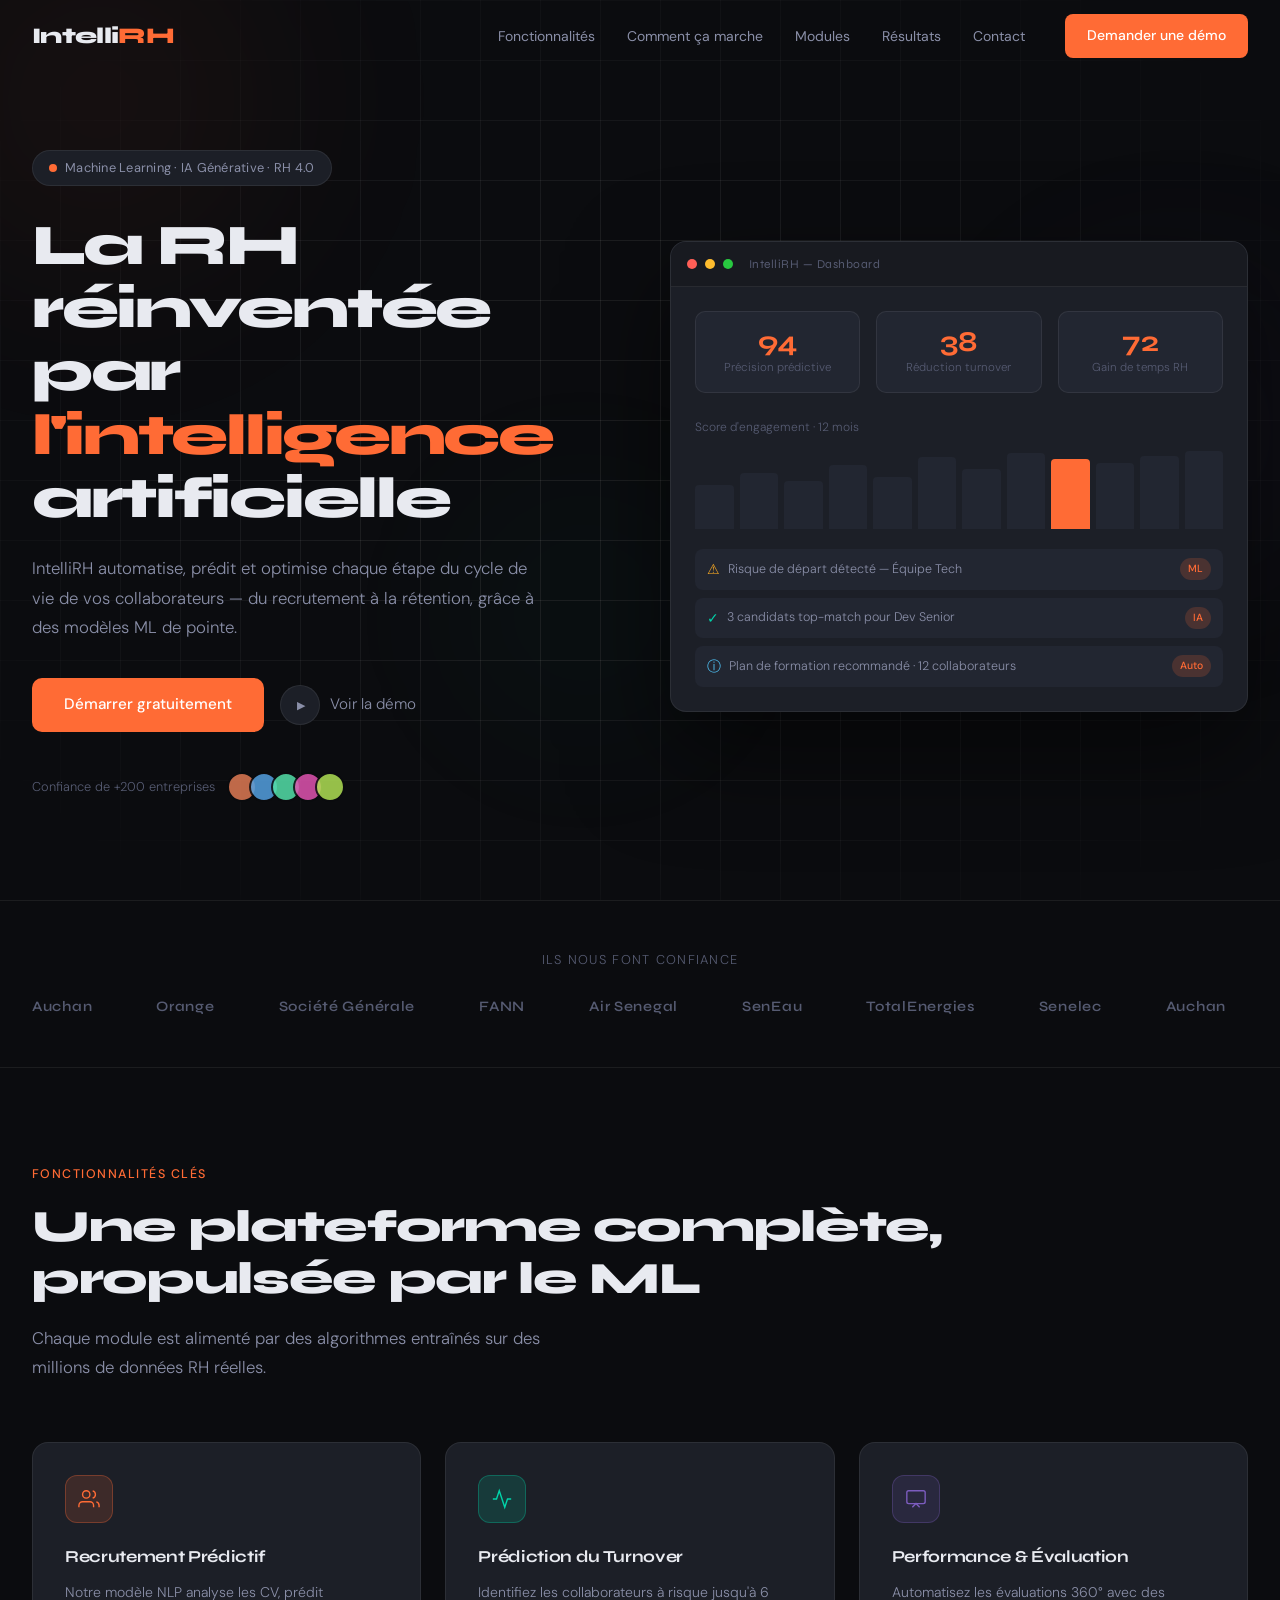
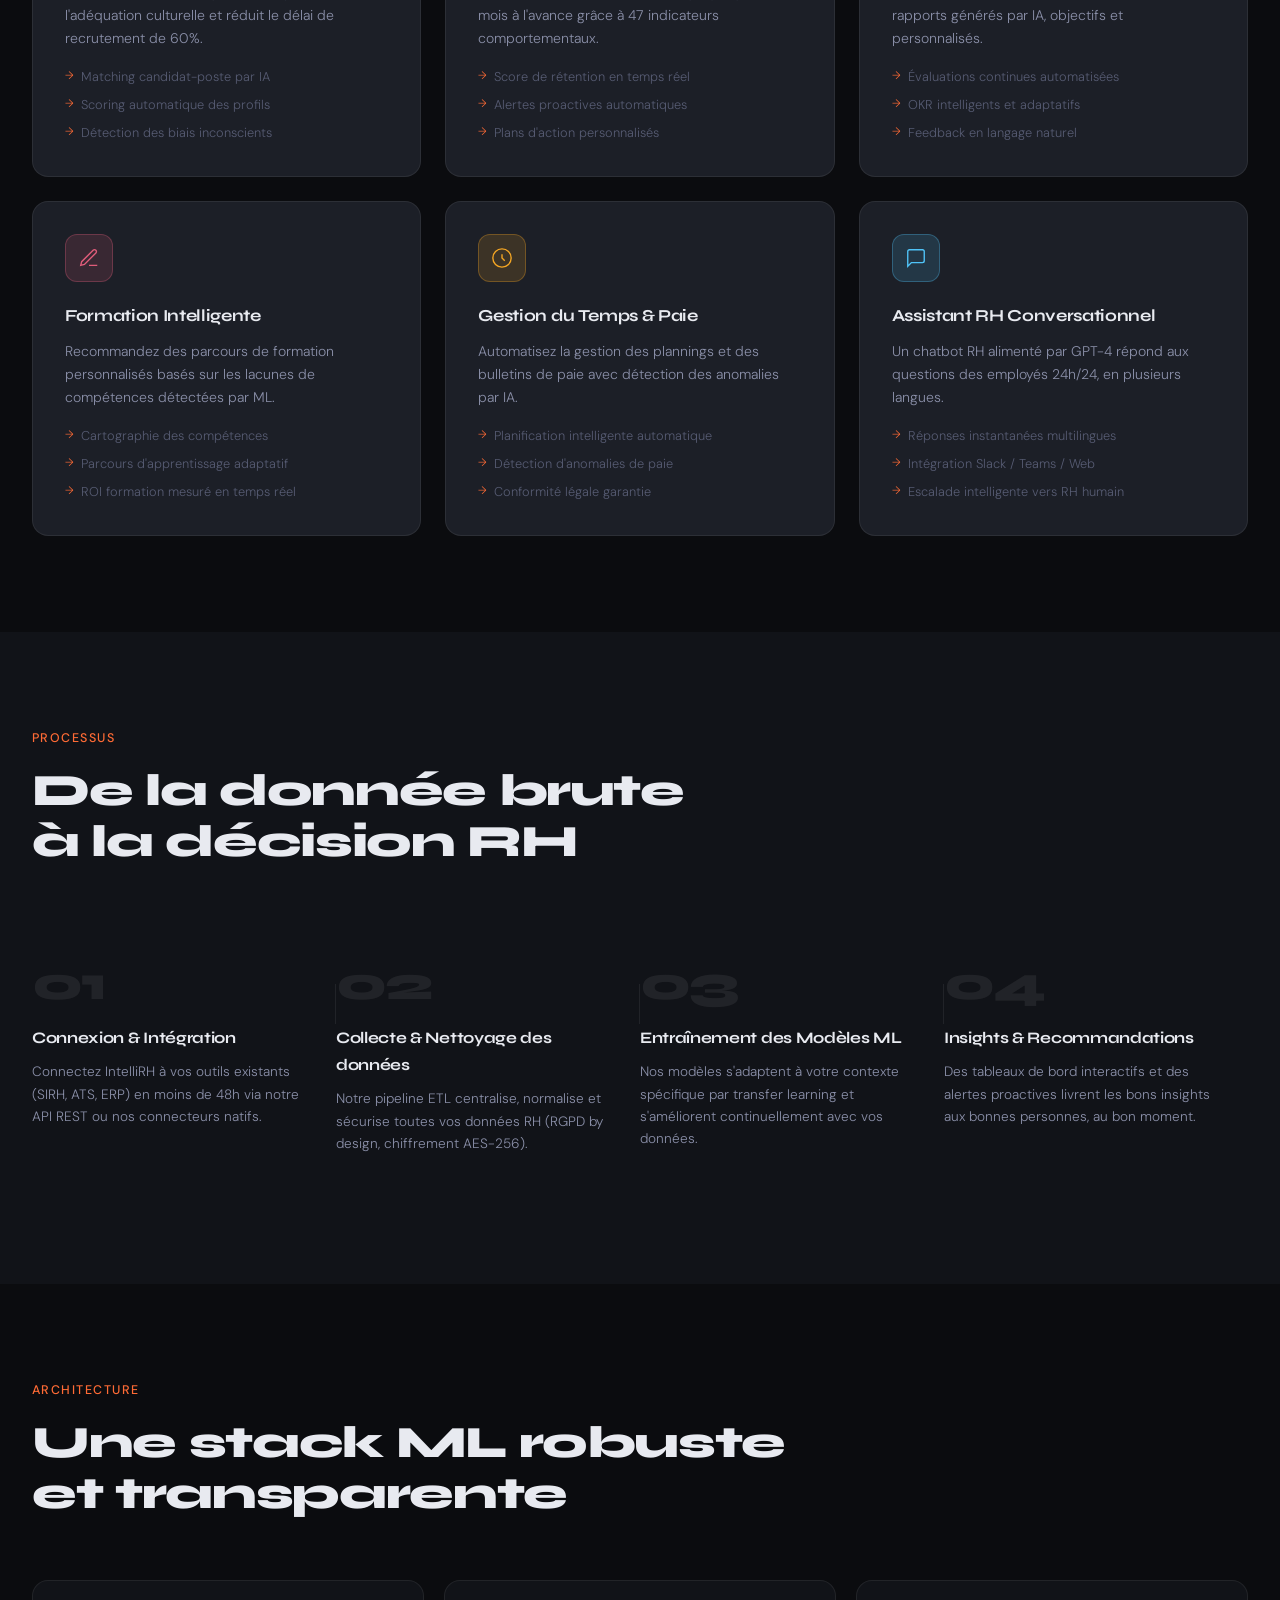
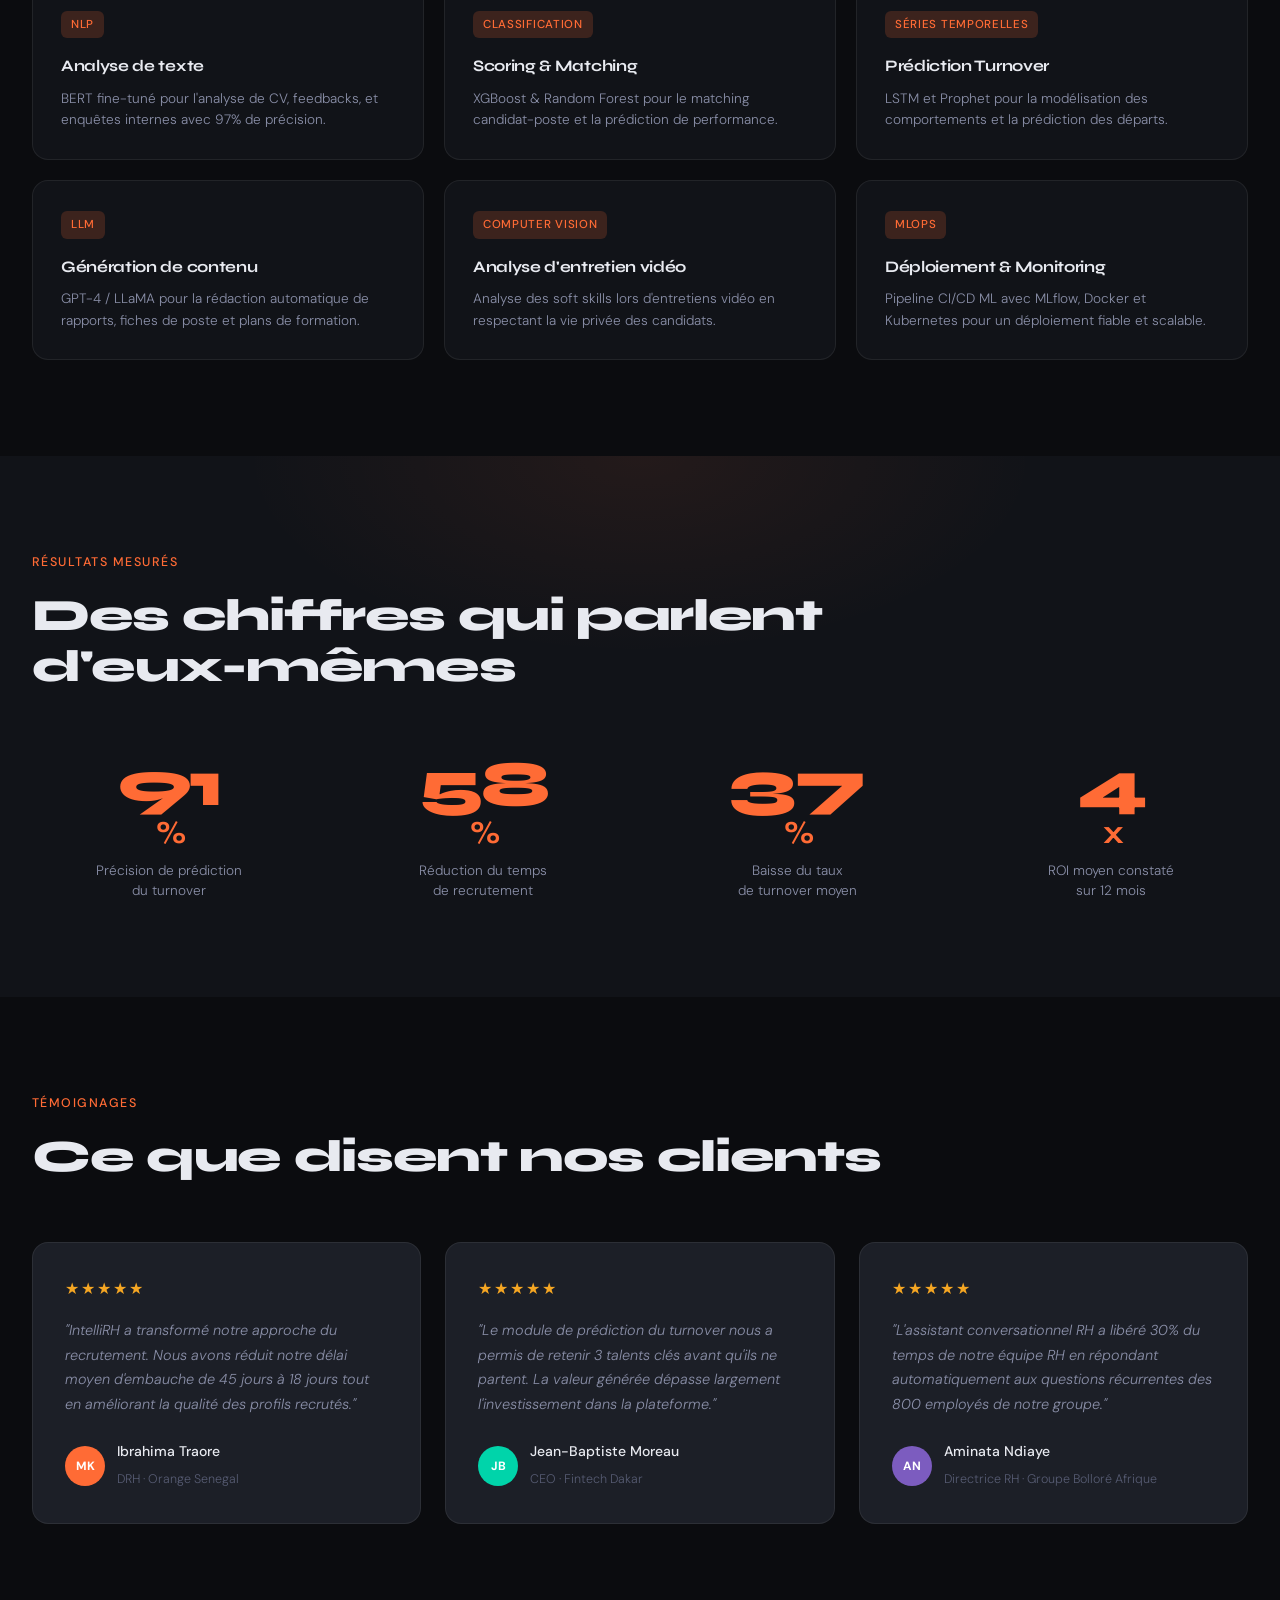
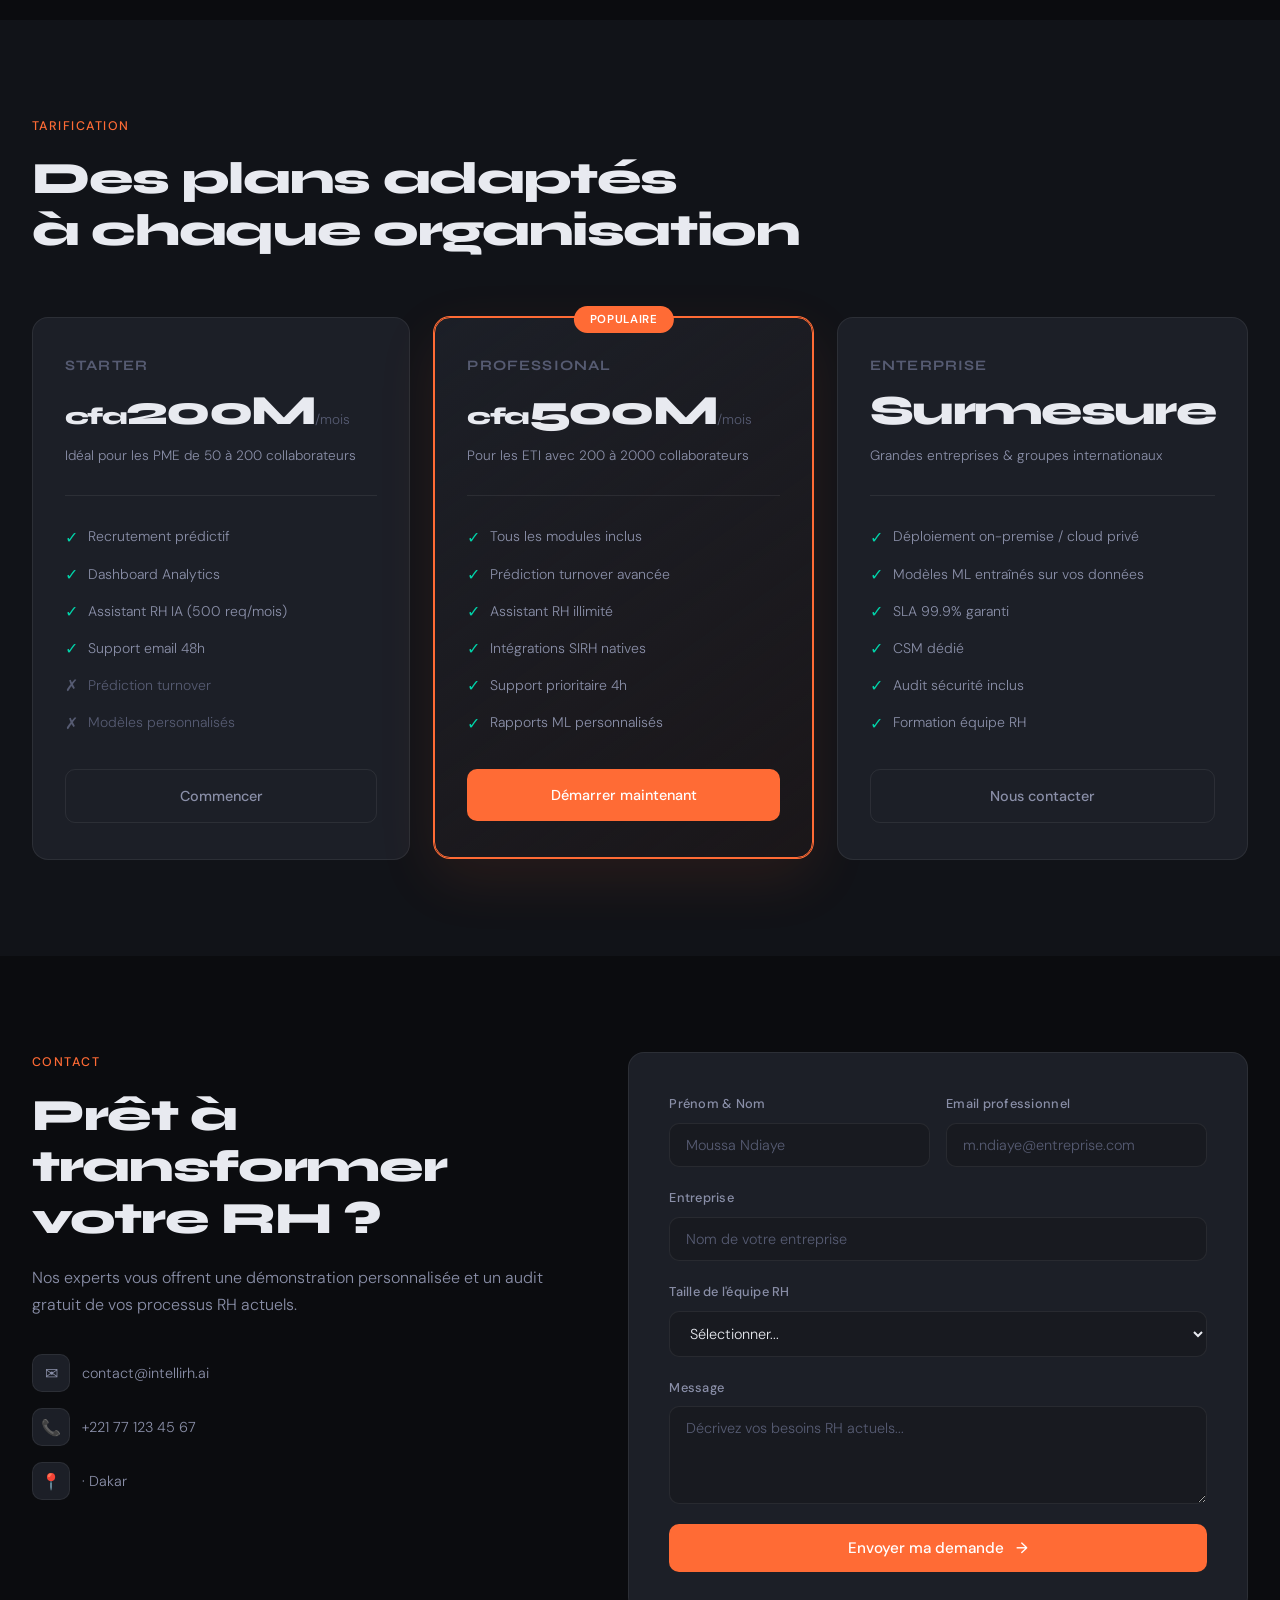
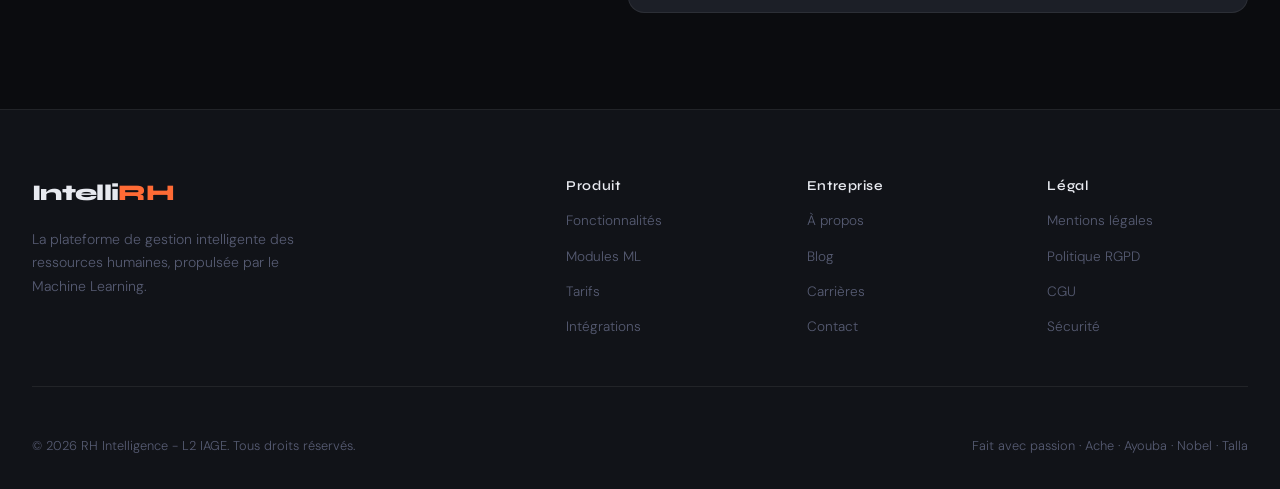
==== site vitrine/index.html @ d900fac9 "Add files via upload" ====
<!DOCTYPE html>
<html lang="fr">
<head>
  <meta charset="UTF-8" />
  <meta name="viewport" content="width=device-width, initial-scale=1.0" />
  <title>IntelliRH — Machine Learning · Système de Gestion Intelligente RH</title>
  <link rel="preconnect" href="https://fonts.googleapis.com" />
  <link rel="preconnect" href="https://fonts.gstatic.com" crossorigin />
  <link href="https://fonts.googleapis.com/css2?family=Syne:wght@400;600;700;800&family=DM+Sans:ital,wght@0,300;0,400;0,500;1,300&display=swap" rel="stylesheet" />
  <link rel="stylesheet" href="styles.css" />
</head>
<body>

  <!-- NAV -->
  <nav class="nav" id="nav">
    <div class="nav-inner">
      <a class="nav-logo" href="#">Intelli<span>RH</span></a>
      <ul class="nav-links">
        <li><a href="#fonctionnalites">Fonctionnalités</a></li>
        <li><a href="#comment">Comment ça marche</a></li>
        <li><a href="#modules">Modules</a></li>
        <li><a href="#stats">Résultats</a></li>
        <li><a href="#contact">Contact</a></li>
      </ul>
      <a href="#contact" class="btn-nav">Demander une démo</a>
      <button class="burger" id="burger" aria-label="Menu">
        <span></span><span></span><span></span>
      </button>
    </div>
    <div class="mobile-menu" id="mobileMenu">
      <a href="#fonctionnalites">Fonctionnalités</a>
      <a href="#comment">Comment ça marche</a>
      <a href="#modules">Modules</a>
      <a href="#stats">Résultats</a>
      <a href="#contact">Contact</a>
      <a href="#contact" class="btn-mobile">Demander une démo</a>
    </div>
  </nav>

  <!-- HERO -->
  <section class="hero" id="hero">
    <div class="hero-bg">
      <div class="orb orb1"></div>
      <div class="orb orb2"></div>
      <div class="orb orb3"></div>
      <div class="grid-overlay"></div>
    </div>
    <div class="hero-content">
      <div class="hero-badge reveal">
        <span class="badge-dot"></span>
        Machine Learning · IA Générative · RH 4.0
      </div>
      <h1 class="hero-title reveal">
        La RH réinventée<br/>par <em>l'intelligence</em><br/>artificielle
      </h1>
      <p class="hero-sub reveal">
        IntelliRH automatise, prédit et optimise chaque étape du cycle de vie de vos collaborateurs — du recrutement à la rétention, grâce à des modèles ML de pointe.
      </p>
      <div class="hero-ctas reveal">
        <a href="#contact" class="btn-primary">Démarrer gratuitement</a>
        <a href="#comment" class="btn-ghost">
          <span class="play-icon">&#9654;</span> Voir la démo
        </a>
      </div>
      <div class="hero-trust reveal">
        <span>Confiance de +200 entreprises</span>
        <div class="trust-avatars">
          <div class="av" style="background:#e07b54"></div>
          <div class="av" style="background:#54a0e0"></div>
          <div class="av" style="background:#54e0a8"></div>
          <div class="av" style="background:#e054b0"></div>
          <div class="av" style="background:#b0e054"></div>
        </div>
      </div>
    </div>
    <div class="hero-visual reveal">
      <div class="dashboard-card">
        <div class="dc-header">
          <span class="dc-dot red"></span>
          <span class="dc-dot yellow"></span>
          <span class="dc-dot green"></span>
          <span class="dc-title">IntelliRH — Dashboard</span>
        </div>
        <div class="dc-body">
          <div class="dc-kpi-row">
            <div class="dc-kpi">
              <div class="kpi-val" data-target="94">0<span>%</span></div>
              <div class="kpi-label">Précision prédictive</div>
            </div>
            <div class="dc-kpi">
              <div class="kpi-val" data-target="38">0<span>%</span></div>
              <div class="kpi-label">Réduction turnover</div>
            </div>
            <div class="dc-kpi">
              <div class="kpi-val" data-target="72">0<span>%</span></div>
              <div class="kpi-label">Gain de temps RH</div>
            </div>
          </div>
          <div class="dc-chart">
            <div class="chart-label">Score d'engagement · 12 mois</div>
            <div class="chart-bars">
              <div class="bar" style="--h:55%;--delay:0s"></div>
              <div class="bar" style="--h:70%;--delay:.1s"></div>
              <div class="bar" style="--h:60%;--delay:.2s"></div>
              <div class="bar" style="--h:80%;--delay:.3s"></div>
              <div class="bar" style="--h:65%;--delay:.4s"></div>
              <div class="bar" style="--h:90%;--delay:.5s"></div>
              <div class="bar" style="--h:75%;--delay:.6s"></div>
              <div class="bar" style="--h:95%;--delay:.7s"></div>
              <div class="bar active" style="--h:88%;--delay:.8s"></div>
              <div class="bar" style="--h:82%;--delay:.9s"></div>
              <div class="bar" style="--h:91%;--delay:1s"></div>
              <div class="bar" style="--h:98%;--delay:1.1s"></div>
            </div>
          </div>
          <div class="dc-alerts">
            <div class="alert-item">
              <span class="alert-icon warn">&#9888;</span>
              <span>Risque de départ détecté — Équipe Tech</span>
              <span class="alert-badge">ML</span>
            </div>
            <div class="alert-item">
              <span class="alert-icon ok">&#10003;</span>
              <span>3 candidats top-match pour Dev Senior</span>
              <span class="alert-badge">IA</span>
            </div>
            <div class="alert-item">
              <span class="alert-icon info">&#9432;</span>
              <span>Plan de formation recommandé · 12 collaborateurs</span>
              <span class="alert-badge">Auto</span>
            </div>
          </div>
        </div>
      </div>
    </div>
  </section>

  <!-- LOGOS -->
  <section class="logos-section">
    <p class="logos-label">Ils nous font confiance</p>
    <div class="logos-track">
      <div class="logos-inner">
        <span>Auchan</span><span>Orange</span><span>Société Générale</span>
        <span>FANN</span><span>Air Senegal</span><span>SenEau</span>
        <span>TotalEnergies</span><span>Senelec</span>
        <span>Auchan</span><span>Orange</span><span>Société Générale</span>
        <span>FANN</span><span>Air Senegal</span><span>SenEau</span>
        <span>TotalEnergies</span><span>Senelec</span>
      </div>
    </div>
  </section>

  <!-- FONCTIONNALITES -->
  <section class="features" id="fonctionnalites">
    <div class="section-inner">
      <div class="section-label reveal">Fonctionnalités clés</div>
      <h2 class="section-title reveal">Une plateforme complète,<br/>propulsée par le ML</h2>
      <p class="section-sub reveal">Chaque module est alimenté par des algorithmes entraînés sur des millions de données RH réelles.</p>

      <div class="features-grid">
        <div class="feat-card reveal" data-delay="0">
          <div class="feat-icon" style="--c:#ff6b35">
            <svg viewBox="0 0 24 24" fill="none" stroke="currentColor" stroke-width="1.5"><path d="M17 21v-2a4 4 0 0 0-4-4H5a4 4 0 0 0-4 4v2"/><circle cx="9" cy="7" r="4"/><path d="M23 21v-2a4 4 0 0 0-3-3.87"/><path d="M16 3.13a4 4 0 0 1 0 7.75"/></svg>
          </div>
          <h3>Recrutement Prédictif</h3>
          <p>Notre modèle NLP analyse les CV, prédit l'adéquation culturelle et réduit le délai de recrutement de 60%.</p>
          <ul class="feat-list">
            <li>Matching candidat-poste par IA</li>
            <li>Scoring automatique des profils</li>
            <li>Détection des biais inconscients</li>
          </ul>
        </div>

        <div class="feat-card reveal" data-delay="1">
          <div class="feat-icon" style="--c:#00d4aa">
            <svg viewBox="0 0 24 24" fill="none" stroke="currentColor" stroke-width="1.5"><polyline points="22 12 18 12 15 21 9 3 6 12 2 12"/></svg>
          </div>
          <h3>Prédiction du Turnover</h3>
          <p>Identifiez les collaborateurs à risque jusqu'à 6 mois à l'avance grâce à 47 indicateurs comportementaux.</p>
          <ul class="feat-list">
            <li>Score de rétention en temps réel</li>
            <li>Alertes proactives automatiques</li>
            <li>Plans d'action personnalisés</li>
          </ul>
        </div>

        <div class="feat-card reveal" data-delay="2">
          <div class="feat-icon" style="--c:#7c5cbf">
            <svg viewBox="0 0 24 24" fill="none" stroke="currentColor" stroke-width="1.5"><rect x="2" y="3" width="20" height="14" rx="2"/><polyline points="8 21 12 17 16 21"/></svg>
          </div>
          <h3>Performance & Évaluation</h3>
          <p>Automatisez les évaluations 360° avec des rapports générés par IA, objectifs et personnalisés.</p>
          <ul class="feat-list">
            <li>Évaluations continues automatisées</li>
            <li>OKR intelligents et adaptatifs</li>
            <li>Feedback en langage naturel</li>
          </ul>
        </div>

        <div class="feat-card reveal" data-delay="3">
          <div class="feat-icon" style="--c:#e05c7a">
            <svg viewBox="0 0 24 24" fill="none" stroke="currentColor" stroke-width="1.5"><path d="M12 20h9"/><path d="M16.5 3.5a2.121 2.121 0 0 1 3 3L7 19l-4 1 1-4L16.5 3.5z"/></svg>
          </div>
          <h3>Formation Intelligente</h3>
          <p>Recommandez des parcours de formation personnalisés basés sur les lacunes de compétences détectées par ML.</p>
          <ul class="feat-list">
            <li>Cartographie des compétences</li>
            <li>Parcours d'apprentissage adaptatif</li>
            <li>ROI formation mesuré en temps réel</li>
          </ul>
        </div>

        <div class="feat-card reveal" data-delay="4">
          <div class="feat-icon" style="--c:#f5a623">
            <svg viewBox="0 0 24 24" fill="none" stroke="currentColor" stroke-width="1.5"><circle cx="12" cy="12" r="10"/><path d="M12 8v4l3 3"/></svg>
          </div>
          <h3>Gestion du Temps & Paie</h3>
          <p>Automatisez la gestion des plannings et des bulletins de paie avec détection des anomalies par IA.</p>
          <ul class="feat-list">
            <li>Planification intelligente automatique</li>
            <li>Détection d'anomalies de paie</li>
            <li>Conformité légale garantie</li>
          </ul>
        </div>

        <div class="feat-card reveal" data-delay="5">
          <div class="feat-icon" style="--c:#4fc3f7">
            <svg viewBox="0 0 24 24" fill="none" stroke="currentColor" stroke-width="1.5"><path d="M21 15a2 2 0 0 1-2 2H7l-4 4V5a2 2 0 0 1 2-2h14a2 2 0 0 1 2 2z"/></svg>
          </div>
          <h3>Assistant RH Conversationnel</h3>
          <p>Un chatbot RH alimenté par GPT-4 répond aux questions des employés 24h/24, en plusieurs langues.</p>
          <ul class="feat-list">
            <li>Réponses instantanées multilingues</li>
            <li>Intégration Slack / Teams / Web</li>
            <li>Escalade intelligente vers RH humain</li>
          </ul>
        </div>
      </div>
    </div>
  </section>

  <!-- COMMENT CA MARCHE -->
  <section class="how" id="comment">
    <div class="section-inner">
      <div class="section-label reveal">Processus</div>
      <h2 class="section-title reveal">De la donnée brute<br/>à la décision RH</h2>
      <div class="steps">
        <div class="step reveal">
          <div class="step-num">01</div>
          <div class="step-content">
            <h3>Connexion & Intégration</h3>
            <p>Connectez IntelliRH à vos outils existants (SIRH, ATS, ERP) en moins de 48h via notre API REST ou nos connecteurs natifs.</p>
          </div>
          <div class="step-line"></div>
        </div>
        <div class="step reveal">
          <div class="step-num">02</div>
          <div class="step-content">
            <h3>Collecte & Nettoyage des données</h3>
            <p>Notre pipeline ETL centralise, normalise et sécurise toutes vos données RH (RGPD by design, chiffrement AES-256).</p>
          </div>
          <div class="step-line"></div>
        </div>
        <div class="step reveal">
          <div class="step-num">03</div>
          <div class="step-content">
            <h3>Entraînement des Modèles ML</h3>
            <p>Nos modèles s'adaptent à votre contexte spécifique par transfer learning et s'améliorent continuellement avec vos données.</p>
          </div>
          <div class="step-line"></div>
        </div>
        <div class="step reveal">
          <div class="step-num">04</div>
          <div class="step-content">
            <h3>Insights & Recommandations</h3>
            <p>Des tableaux de bord interactifs et des alertes proactives livrent les bons insights aux bonnes personnes, au bon moment.</p>
          </div>
        </div>
      </div>
    </div>
  </section>

  <!-- MODULES -->
  <section class="modules" id="modules">
    <div class="section-inner">
      <div class="section-label reveal">Architecture</div>
      <h2 class="section-title reveal">Une stack ML robuste<br/>et transparente</h2>
      <div class="modules-grid">
        <div class="module-card reveal">
          <div class="module-tag">NLP</div>
          <h3>Analyse de texte</h3>
          <p>BERT fine-tuné pour l'analyse de CV, feedbacks, et enquêtes internes avec 97% de précision.</p>
        </div>
        <div class="module-card reveal">
          <div class="module-tag">Classification</div>
          <h3>Scoring & Matching</h3>
          <p>XGBoost & Random Forest pour le matching candidat-poste et la prédiction de performance.</p>
        </div>
        <div class="module-card reveal">
          <div class="module-tag">Séries temporelles</div>
          <h3>Prédiction Turnover</h3>
          <p>LSTM et Prophet pour la modélisation des comportements et la prédiction des départs.</p>
        </div>
        <div class="module-card reveal">
          <div class="module-tag">LLM</div>
          <h3>Génération de contenu</h3>
          <p>GPT-4 / LLaMA pour la rédaction automatique de rapports, fiches de poste et plans de formation.</p>
        </div>
        <div class="module-card reveal">
          <div class="module-tag">Computer Vision</div>
          <h3>Analyse d'entretien vidéo</h3>
          <p>Analyse des soft skills lors d'entretiens vidéo en respectant la vie privée des candidats.</p>
        </div>
        <div class="module-card reveal">
          <div class="module-tag">MLOps</div>
          <h3>Déploiement & Monitoring</h3>
          <p>Pipeline CI/CD ML avec MLflow, Docker et Kubernetes pour un déploiement fiable et scalable.</p>
        </div>
      </div>
    </div>
  </section>

  <!-- STATS -->
  <section class="stats-section" id="stats">
    <div class="section-inner">
      <div class="section-label reveal" style="color:#ff6b35">Résultats mesurés</div>
      <h2 class="section-title reveal">Des chiffres qui parlent<br/>d'eux-mêmes</h2>
      <div class="stats-grid">
        <div class="stat-item reveal">
          <div class="stat-num" data-target="94">0</div>
          <div class="stat-unit">%</div>
          <div class="stat-label">Précision de prédiction<br/>du turnover</div>
        </div>
        <div class="stat-item reveal">
          <div class="stat-num" data-target="60">0</div>
          <div class="stat-unit">%</div>
          <div class="stat-label">Réduction du temps<br/>de recrutement</div>
        </div>
        <div class="stat-item reveal">
          <div class="stat-num" data-target="38">0</div>
          <div class="stat-unit">%</div>
          <div class="stat-label">Baisse du taux<br/>de turnover moyen</div>
        </div>
        <div class="stat-item reveal">
          <div class="stat-num" data-target="4">0</div>
          <div class="stat-unit">x</div>
          <div class="stat-label">ROI moyen constaté<br/>sur 12 mois</div>
        </div>
      </div>
    </div>
  </section>

  <!-- TESTIMONIALS -->
  <section class="testimonials">
    <div class="section-inner">
      <div class="section-label reveal">Témoignages</div>
      <h2 class="section-title reveal">Ce que disent nos clients</h2>
      <div class="testi-grid">
        <div class="testi-card reveal">
          <div class="testi-stars">&#9733;&#9733;&#9733;&#9733;&#9733;</div>
          <p>"IntelliRH a transformé notre approche du recrutement. Nous avons réduit notre délai moyen d'embauche de 45 jours à 18 jours tout en améliorant la qualité des profils recrutés."</p>
          <div class="testi-author">
            <div class="testi-av" style="background:#ff6b35">MK</div>
            <div>
              <strong>Ibrahima Traore</strong>
              <span>DRH · Orange Senegal</span>
            </div>
          </div>
        </div>
        <div class="testi-card reveal">
          <div class="testi-stars">&#9733;&#9733;&#9733;&#9733;&#9733;</div>
          <p>"Le module de prédiction du turnover nous a permis de retenir 3 talents clés avant qu'ils ne partent. La valeur générée dépasse largement l'investissement dans la plateforme."</p>
          <div class="testi-author">
            <div class="testi-av" style="background:#00d4aa">JB</div>
            <div>
              <strong>Jean-Baptiste Moreau</strong>
              <span>CEO · Fintech Dakar</span>
            </div>
          </div>
        </div>
        <div class="testi-card reveal">
          <div class="testi-stars">&#9733;&#9733;&#9733;&#9733;&#9733;</div>
          <p>"L'assistant conversationnel RH a libéré 30% du temps de notre équipe RH en répondant automatiquement aux questions récurrentes des 800 employés de notre groupe."</p>
          <div class="testi-author">
            <div class="testi-av" style="background:#7c5cbf">AN</div>
            <div>
              <strong>Aminata Ndiaye</strong>
              <span>Directrice RH · Groupe Bolloré Afrique</span>
            </div>
          </div>
        </div>
      </div>
    </div>
  </section>

  <!-- PRICING -->
  <section class="pricing">
    <div class="section-inner">
      <div class="section-label reveal">Tarification</div>
      <h2 class="section-title reveal">Des plans adaptés<br/>à chaque organisation</h2>
      <div class="pricing-grid">
        <div class="price-card reveal">
          <div class="price-plan">Starter</div>
          <div class="price-amount"><span>cfa</span>200M<small>/mois</small></div>
          <p class="price-desc">Idéal pour les PME de 50 à 200 collaborateurs</p>
          <ul class="price-features">
            <li><span>&#10003;</span> Recrutement prédictif</li>
            <li><span>&#10003;</span> Dashboard Analytics</li>
            <li><span>&#10003;</span> Assistant RH IA (500 req/mois)</li>
            <li><span>&#10003;</span> Support email 48h</li>
            <li class="disabled"><span>&#10007;</span> Prédiction turnover</li>
            <li class="disabled"><span>&#10007;</span> Modèles personnalisés</li>
          </ul>
          <a href="#contact" class="btn-price-outline">Commencer</a>
        </div>
        <div class="price-card featured reveal">
          <div class="price-badge">Populaire</div>
          <div class="price-plan">Professional</div>
          <div class="price-amount"><span>cfa</span>500M<small>/mois</small></div>
          <p class="price-desc">Pour les ETI avec 200 à 2000 collaborateurs</p>
          <ul class="price-features">
            <li><span>&#10003;</span> Tous les modules inclus</li>
            <li><span>&#10003;</span> Prédiction turnover avancée</li>
            <li><span>&#10003;</span> Assistant RH illimité</li>
            <li><span>&#10003;</span> Intégrations SIRH natives</li>
            <li><span>&#10003;</span> Support prioritaire 4h</li>
            <li><span>&#10003;</span> Rapports ML personnalisés</li>
          </ul>
          <a href="#contact" class="btn-price-primary">Démarrer maintenant</a>
        </div>
        <div class="price-card reveal">
          <div class="price-plan">Enterprise</div>
          <div class="price-amount">Surmesure</div>
          <p class="price-desc">Grandes entreprises &amp; groupes internationaux</p>
          <ul class="price-features">
            <li><span>&#10003;</span> Déploiement on-premise / cloud privé</li>
            <li><span>&#10003;</span> Modèles ML entraînés sur vos données</li>
            <li><span>&#10003;</span> SLA 99.9% garanti</li>
            <li><span>&#10003;</span> CSM dédié</li>
            <li><span>&#10003;</span> Audit sécurité inclus</li>
            <li><span>&#10003;</span> Formation équipe RH</li>
          </ul>
          <a href="#contact" class="btn-price-outline">Nous contacter</a>
        </div>
      </div>
    </div>
  </section>

  <!-- CONTACT -->
  <section class="contact" id="contact">
    <div class="section-inner">
      <div class="contact-split">
        <div class="contact-left reveal">
          <div class="section-label">Contact</div>
          <h2 class="section-title">Prêt à transformer<br/>votre RH ?</h2>
          <p>Nos experts vous offrent une démonstration personnalisée et un audit gratuit de vos processus RH actuels.</p>
          <div class="contact-infos">
            <div class="contact-info-item">
              <span class="ci-icon">&#9993;</span>
              <span>contact@intellirh.ai</span>
            </div>
            <div class="contact-info-item">
              <span class="ci-icon">&#128222;</span>
              <span>+221 77 123 45 67</span>
            </div>
            <div class="contact-info-item">
              <span class="ci-icon">&#128205;</span>
              <span>· Dakar</span>
            </div>
          </div>
        </div>
        <form class="contact-form reveal" id="contactForm">
          <div class="form-row">
            <div class="form-group">
              <label>Prénom &amp; Nom</label>
              <input type="text" placeholder="Moussa Ndiaye" required />
            </div>
            <div class="form-group">
              <label>Email professionnel</label>
              <input type="email" placeholder="m.ndiaye@entreprise.com" required />
            </div>
          </div>
          <div class="form-group">
            <label>Entreprise</label>
            <input type="text" placeholder="Nom de votre entreprise" />
          </div>
          <div class="form-group">
            <label>Taille de l'équipe RH</label>
            <select>
              <option value="">Sélectionner...</option>
              <option>1 - 10 personnes</option>
              <option>10 - 50 personnes</option>
              <option>50 - 200 personnes</option>
              <option>+200 personnes</option>
            </select>
          </div>
          <div class="form-group">
            <label>Message</label>
            <textarea rows="4" placeholder="Décrivez vos besoins RH actuels..."></textarea>
          </div>
          <button type="submit" class="btn-submit">
            <span>Envoyer ma demande</span>
            <span class="btn-arrow">&#8594;</span>
          </button>
        </form>
      </div>
    </div>
  </section>

  <!-- FOOTER -->
  <footer class="footer">
    <div class="footer-inner">
      <div class="footer-top">
        <div class="footer-brand">
          <a class="nav-logo" href="#">Intelli<span>RH</span></a>
          <p>La plateforme de gestion intelligente des ressources humaines, propulsée par le Machine Learning.</p>
        </div>
        <div class="footer-links">
          <div class="fl-col">
            <strong>Produit</strong>
            <a href="#fonctionnalites">Fonctionnalités</a>
            <a href="#modules">Modules ML</a>
            <a href="#pricing">Tarifs</a>
            <a href="#">Intégrations</a>
          </div>
          <div class="fl-col">
            <strong>Entreprise</strong>
            <a href="#">À propos</a>
            <a href="#">Blog</a>
            <a href="#">Carrières</a>
            <a href="#contact">Contact</a>
          </div>
          <div class="fl-col">
            <strong>Légal</strong>
            <a href="#">Mentions légales</a>
            <a href="#">Politique RGPD</a>
            <a href="#">CGU</a>
            <a href="#">Sécurité</a>
          </div>
        </div>
      </div>
      <div class="footer-bottom">
        <span>© 2026 RH Intelligence - L2 IAGE. Tous droits réservés.</span>
        <span>Fait avec passion · Ache · Ayouba · Nobel · Talla</span>
      </div>
    </div>
  </footer>

  <div class="toast" id="toast">Message envoyé ! Nous vous répondons sous 24h.</div>

  <script src="script.js"></script>
</body>
</html>
---- site vitrine/styles.css ----
:root {
  --bg: #0b0c0f;
  --bg2: #111318;
  --bg3: #181a20;
  --surface: #1c1f27;
  --surface2: #222631;
  --border: rgba(255,255,255,.07);
  --text: #e8eaf0;
  --text2: #8a8fa8;
  --text3: #565b72;
  --accent: #ff6b35;
  --accent2: #ff8c5a;
  --accent-glow: rgba(255,107,53,.18);
  --green: #00d4aa;
  --purple: #7c5cbf;
  --blue: #4fc3f7;
  --yellow: #f5a623;
  --red: #e05c7a;
  --radius: 16px;
  --radius-sm: 10px;
  --font-head: 'Syne', sans-serif;
  --font-body: 'DM Sans', sans-serif;
  --nav-h: 72px;
  --transition: cubic-bezier(.25,.46,.45,.94);
}

*, *::before, *::after { box-sizing: border-box; margin: 0; padding: 0; }

html { scroll-behavior: smooth; font-size: 16px; }

body {
  background: var(--bg);
  color: var(--text);
  font-family: var(--font-body);
  font-weight: 300;
  line-height: 1.7;
  overflow-x: hidden;
}

a { text-decoration: none; color: inherit; }
ul { list-style: none; }
img { max-width: 100%; }

/* ============================
   SCROLLBAR
============================ */
::-webkit-scrollbar { width: 6px; }
::-webkit-scrollbar-track { background: var(--bg); }
::-webkit-scrollbar-thumb { background: var(--surface2); border-radius: 3px; }

/* ============================
   NAV
============================ */
.nav {
  position: fixed;
  top: 0; left: 0; right: 0;
  z-index: 1000;
  height: var(--nav-h);
  transition: background .3s var(--transition), box-shadow .3s;
}

.nav.scrolled {
  background: rgba(11,12,15,.92);
  backdrop-filter: blur(20px);
  box-shadow: 0 1px 0 var(--border);
}

.nav-inner {
  max-width: 1280px;
  margin: 0 auto;
  padding: 0 32px;
  height: 100%;
  display: flex;
  align-items: center;
  gap: 40px;
}

.nav-logo {
  font-family: var(--font-head);
  font-weight: 800;
  font-size: 1.4rem;
  letter-spacing: -0.03em;
  color: var(--text);
}

.nav-logo span { color: var(--accent); }

.nav-links {
  display: flex;
  gap: 32px;
  margin-left: auto;
}

.nav-links a {
  font-size: .875rem;
  font-weight: 400;
  color: var(--text2);
  transition: color .2s;
}

.nav-links a:hover { color: var(--text); }

.btn-nav {
  background: var(--accent);
  color: #fff;
  padding: 10px 22px;
  border-radius: 8px;
  font-size: .875rem;
  font-weight: 500;
  transition: background .2s, transform .2s;
  white-space: nowrap;
}

.btn-nav:hover { background: var(--accent2); transform: translateY(-1px); }

.burger {
  display: none;
  flex-direction: column;
  gap: 5px;
  background: none;
  border: none;
  cursor: pointer;
  padding: 4px;
  margin-left: auto;
}

.burger span {
  display: block;
  width: 24px;
  height: 2px;
  background: var(--text);
  border-radius: 2px;
  transition: .3s;
}

.mobile-menu {
  display: none;
  flex-direction: column;
  gap: 0;
  background: rgba(11,12,15,.97);
  backdrop-filter: blur(20px);
  padding: 16px 32px 24px;
  border-top: 1px solid var(--border);
}

.mobile-menu a {
  padding: 12px 0;
  border-bottom: 1px solid var(--border);
  font-size: .95rem;
  color: var(--text2);
  transition: color .2s;
}

.mobile-menu a:hover { color: var(--text); }

.btn-mobile {
  margin-top: 16px;
  background: var(--accent);
  color: #fff !important;
  border: none !important;
  padding: 14px 0;
  border-radius: 8px;
  text-align: center;
  font-weight: 500;
}

@media (max-width: 900px) {
  .nav-links, .btn-nav { display: none; }
  .burger { display: flex; }
  .mobile-menu.open { display: flex; }
}

/* ============================
   REVEAL ANIMATIONS
============================ */
.reveal {
  opacity: 0;
  transform: translateY(28px);
  transition: opacity .7s var(--transition), transform .7s var(--transition);
}

.reveal.visible {
  opacity: 1;
  transform: translateY(0);
}

/* ============================
   HERO
============================ */
.hero {
  min-height: 100vh;
  display: grid;
  grid-template-columns: 1fr 1fr;
  align-items: center;
  gap: 60px;
  padding: calc(var(--nav-h) + 60px) 32px 80px;
  max-width: 1280px;
  margin: 0 auto;
  position: relative;
}

.hero-bg {
  position: fixed;
  inset: 0;
  pointer-events: none;
  z-index: -1;
  overflow: hidden;
}

.orb {
  position: absolute;
  border-radius: 50%;
  filter: blur(80px);
  opacity: .35;
}

.orb1 {
  width: 600px; height: 600px;
  background: radial-gradient(circle, #ff6b3530, transparent 70%);
  top: -200px; left: -200px;
  animation: orb-float 8s ease-in-out infinite;
}

.orb2 {
  width: 500px; height: 500px;
  background: radial-gradient(circle, #7c5cbf30, transparent 70%);
  top: 20%; right: -150px;
  animation: orb-float 10s ease-in-out infinite reverse;
}

.orb3 {
  width: 400px; height: 400px;
  background: radial-gradient(circle, #00d4aa20, transparent 70%);
  bottom: 10%; left: 30%;
  animation: orb-float 12s ease-in-out infinite;
}

@keyframes orb-float {
  0%, 100% { transform: translate(0, 0) scale(1); }
  50% { transform: translate(30px, -30px) scale(1.05); }
}

.grid-overlay {
  position: absolute;
  inset: 0;
  background-image:
    linear-gradient(var(--border) 1px, transparent 1px),
    linear-gradient(90deg, var(--border) 1px, transparent 1px);
  background-size: 60px 60px;
  mask-image: radial-gradient(ellipse 80% 80% at 50% 50%, black 30%, transparent 80%);
}

.hero-badge {
  display: inline-flex;
  align-items: center;
  gap: 8px;
  background: var(--surface);
  border: 1px solid var(--border);
  border-radius: 100px;
  padding: 6px 16px;
  font-size: .8rem;
  color: var(--text2);
  font-weight: 400;
  margin-bottom: 28px;
  letter-spacing: .02em;
}

.badge-dot {
  width: 8px; height: 8px;
  border-radius: 50%;
  background: var(--accent);
  animation: pulse 2s ease-in-out infinite;
}

@keyframes pulse {
  0%, 100% { opacity: 1; transform: scale(1); }
  50% { opacity: .5; transform: scale(.8); }
}

.hero-title {
  font-family: var(--font-head);
  font-weight: 800;
  font-size: clamp(2.4rem, 4.5vw, 4rem);
  line-height: 1.1;
  letter-spacing: -0.04em;
  margin-bottom: 24px;
}

.hero-title em {
  font-style: normal;
  color: var(--accent);
  position: relative;
}

.hero-sub {
  font-size: 1.05rem;
  color: var(--text2);
  max-width: 520px;
  line-height: 1.75;
  margin-bottom: 36px;
}

.hero-ctas {
  display: flex;
  gap: 16px;
  align-items: center;
  flex-wrap: wrap;
  margin-bottom: 40px;
}

.btn-primary {
  background: var(--accent);
  color: #fff;
  padding: 14px 32px;
  border-radius: 10px;
  font-size: .95rem;
  font-weight: 500;
  transition: background .2s, transform .2s, box-shadow .2s;
}

.btn-primary:hover {
  background: var(--accent2);
  transform: translateY(-2px);
  box-shadow: 0 8px 30px rgba(255,107,53,.35);
}

.btn-ghost {
  display: flex;
  align-items: center;
  gap: 10px;
  color: var(--text2);
  font-size: .95rem;
  transition: color .2s;
}

.btn-ghost:hover { color: var(--text); }

.play-icon {
  width: 40px; height: 40px;
  background: var(--surface);
  border: 1px solid var(--border);
  border-radius: 50%;
  display: flex;
  align-items: center;
  justify-content: center;
  font-size: .7rem;
  padding-left: 2px;
}

.hero-trust {
  display: flex;
  align-items: center;
  gap: 12px;
  font-size: .8rem;
  color: var(--text3);
}

.trust-avatars {
  display: flex;
}

.av {
  width: 30px; height: 30px;
  border-radius: 50%;
  border: 2px solid var(--bg);
  margin-left: -8px;
  opacity: .85;
}

.av:first-child { margin-left: 0; }

/* DASHBOARD CARD */
.hero-visual { position: relative; }

.dashboard-card {
  background: var(--surface);
  border: 1px solid var(--border);
  border-radius: var(--radius);
  overflow: hidden;
  box-shadow: 0 40px 100px rgba(0,0,0,.5);
}

.dc-header {
  background: var(--bg3);
  padding: 12px 16px;
  display: flex;
  align-items: center;
  gap: 8px;
  border-bottom: 1px solid var(--border);
}

.dc-dot {
  width: 10px; height: 10px;
  border-radius: 50%;
}

.dc-dot.red { background: #ff5f57; }
.dc-dot.yellow { background: #febc2e; }
.dc-dot.green { background: #28c840; }

.dc-title {
  font-size: .75rem;
  color: var(--text3);
  margin-left: 8px;
  font-family: var(--font-head);
  letter-spacing: .04em;
}

.dc-body { padding: 24px; }

.dc-kpi-row {
  display: grid;
  grid-template-columns: repeat(3, 1fr);
  gap: 16px;
  margin-bottom: 24px;
}

.dc-kpi {
  background: var(--surface2);
  border: 1px solid var(--border);
  border-radius: var(--radius-sm);
  padding: 16px;
  text-align: center;
}

.kpi-val {
  font-family: var(--font-head);
  font-weight: 700;
  font-size: 1.8rem;
  color: var(--accent);
  line-height: 1;
  margin-bottom: 4px;
}

.kpi-val span { font-size: 1rem; }

.kpi-label {
  font-size: .72rem;
  color: var(--text3);
  line-height: 1.3;
}

.dc-chart { margin-bottom: 20px; }

.chart-label {
  font-size: .75rem;
  color: var(--text3);
  margin-bottom: 12px;
}

.chart-bars {
  display: flex;
  gap: 6px;
  align-items: flex-end;
  height: 80px;
}

.bar {
  flex: 1;
  height: var(--h);
  background: var(--surface2);
  border-radius: 4px 4px 0 0;
  transition: height 1s var(--transition);
  animation: bar-grow 1.2s var(--delay) both;
}

.bar.active { background: var(--accent); }
.bar:hover { background: var(--accent); opacity: .8; }

@keyframes bar-grow {
  from { height: 0; }
  to { height: var(--h); }
}

.dc-alerts { display: flex; flex-direction: column; gap: 8px; }

.alert-item {
  display: flex;
  align-items: center;
  gap: 8px;
  font-size: .78rem;
  color: var(--text2);
  background: var(--surface2);
  padding: 8px 12px;
  border-radius: 8px;
}

.alert-icon {
  font-size: .9rem;
  flex-shrink: 0;
}

.alert-icon.warn { color: var(--yellow); }
.alert-icon.ok { color: var(--green); }
.alert-icon.info { color: var(--blue); }

.alert-badge {
  margin-left: auto;
  background: var(--accent-glow);
  color: var(--accent);
  padding: 2px 8px;
  border-radius: 100px;
  font-size: .65rem;
  font-weight: 500;
  flex-shrink: 0;
}

@media (max-width: 1000px) {
  .hero {
    grid-template-columns: 1fr;
    gap: 48px;
  }
  .hero-visual { order: -1; }
}

/* ============================
   LOGOS
============================ */
.logos-section {
  padding: 48px 32px;
  border-top: 1px solid var(--border);
  border-bottom: 1px solid var(--border);
  overflow: hidden;
}

.logos-label {
  text-align: center;
  font-size: .8rem;
  color: var(--text3);
  letter-spacing: .1em;
  text-transform: uppercase;
  margin-bottom: 24px;
}

.logos-track { overflow: hidden; }

.logos-inner {
  display: flex;
  gap: 64px;
  width: max-content;
  animation: marquee 25s linear infinite;
}

.logos-inner span {
  font-family: var(--font-head);
  font-weight: 600;
  font-size: .9rem;
  color: var(--text3);
  white-space: nowrap;
  letter-spacing: .05em;
  transition: color .2s;
}

.logos-inner span:hover { color: var(--text2); }

@keyframes marquee {
  0% { transform: translateX(0); }
  100% { transform: translateX(-50%); }
}

/* ============================
   SECTIONS COMMUNS
============================ */
.section-inner {
  max-width: 1280px;
  margin: 0 auto;
  padding: 96px 32px;
}

.section-label {
  font-size: .78rem;
  font-weight: 500;
  letter-spacing: .12em;
  text-transform: uppercase;
  color: var(--accent);
  margin-bottom: 16px;
}

.section-title {
  font-family: var(--font-head);
  font-weight: 800;
  font-size: clamp(2rem, 3.5vw, 3rem);
  letter-spacing: -0.03em;
  line-height: 1.15;
  margin-bottom: 20px;
}

.section-sub {
  color: var(--text2);
  font-size: 1.05rem;
  max-width: 560px;
  margin-bottom: 60px;
}

/* ============================
   FEATURES
============================ */
.features { background: var(--bg); }

.features-grid {
  display: grid;
  grid-template-columns: repeat(3, 1fr);
  gap: 24px;
  margin-top: 60px;
}

.feat-card {
  background: var(--surface);
  border: 1px solid var(--border);
  border-radius: var(--radius);
  padding: 32px;
  transition: border-color .3s, transform .3s, box-shadow .3s;
  position: relative;
  overflow: hidden;
}

.feat-card::before {
  content: '';
  position: absolute;
  inset: 0;
  background: linear-gradient(135deg, var(--accent-glow), transparent);
  opacity: 0;
  transition: opacity .3s;
}

.feat-card:hover {
  border-color: rgba(255,107,53,.3);
  transform: translateY(-4px);
  box-shadow: 0 20px 60px rgba(0,0,0,.3);
}

.feat-card:hover::before { opacity: 1; }

.feat-card[data-delay="0"] { transition-delay: 0s; }
.feat-card[data-delay="1"] { transition-delay: .1s; }
.feat-card[data-delay="2"] { transition-delay: .2s; }
.feat-card[data-delay="3"] { transition-delay: .3s; }
.feat-card[data-delay="4"] { transition-delay: .4s; }
.feat-card[data-delay="5"] { transition-delay: .5s; }

.feat-icon {
  width: 48px; height: 48px;
  background: color-mix(in srgb, var(--c) 15%, transparent);
  border: 1px solid color-mix(in srgb, var(--c) 30%, transparent);
  border-radius: 12px;
  display: flex;
  align-items: center;
  justify-content: center;
  margin-bottom: 20px;
  color: var(--c);
  position: relative;
}

.feat-icon svg {
  width: 22px; height: 22px;
}

.feat-card h3 {
  font-family: var(--font-head);
  font-weight: 700;
  font-size: 1.05rem;
  margin-bottom: 10px;
  letter-spacing: -0.02em;
}

.feat-card p {
  font-size: .875rem;
  color: var(--text2);
  line-height: 1.65;
  margin-bottom: 16px;
}

.feat-list { display: flex; flex-direction: column; gap: 6px; }

.feat-list li {
  font-size: .8rem;
  color: var(--text3);
  padding-left: 16px;
  position: relative;
}

.feat-list li::before {
  content: '→';
  position: absolute;
  left: 0;
  color: var(--accent);
  font-size: .7rem;
}

@media (max-width: 900px) {
  .features-grid { grid-template-columns: repeat(2, 1fr); }
}

@media (max-width: 600px) {
  .features-grid { grid-template-columns: 1fr; }
}

/* ============================
   HOW IT WORKS
============================ */
.how { background: var(--bg2); }

.steps {
  display: grid;
  grid-template-columns: repeat(4, 1fr);
  gap: 0;
  margin-top: 60px;
  position: relative;
}

.step {
  padding: 32px 24px 32px 0;
  position: relative;
}

.step-num {
  font-family: var(--font-head);
  font-weight: 800;
  font-size: 3rem;
  color: var(--border);
  line-height: 1;
  margin-bottom: 16px;
  letter-spacing: -0.04em;
  transition: color .3s;
}

.step:hover .step-num { color: var(--accent); }

.step-content h3 {
  font-family: var(--font-head);
  font-weight: 700;
  font-size: 1rem;
  margin-bottom: 10px;
  letter-spacing: -0.02em;
}

.step-content p {
  font-size: .85rem;
  color: var(--text2);
  line-height: 1.65;
}

.step-line {
  position: absolute;
  top: 56px;
  right: 0;
  width: 1px;
  height: 40px;
  background: var(--border);
}

@media (max-width: 900px) {
  .steps { grid-template-columns: repeat(2, 1fr); gap: 8px; }
  .step-line { display: none; }
}

@media (max-width: 500px) {
  .steps { grid-template-columns: 1fr; }
}

/* ============================
   MODULES
============================ */
.modules { background: var(--bg); }

.modules-grid {
  display: grid;
  grid-template-columns: repeat(3, 1fr);
  gap: 20px;
  margin-top: 60px;
}

.module-card {
  background: var(--bg2);
  border: 1px solid var(--border);
  border-radius: var(--radius);
  padding: 28px;
  transition: border-color .3s, transform .3s;
}

.module-card:hover {
  border-color: rgba(255,107,53,.25);
  transform: translateY(-2px);
}

.module-tag {
  display: inline-block;
  background: var(--accent-glow);
  color: var(--accent);
  font-size: .72rem;
  font-weight: 500;
  letter-spacing: .06em;
  text-transform: uppercase;
  padding: 4px 10px;
  border-radius: 6px;
  margin-bottom: 14px;
}

.module-card h3 {
  font-family: var(--font-head);
  font-weight: 700;
  font-size: 1rem;
  margin-bottom: 8px;
  letter-spacing: -0.02em;
}

.module-card p {
  font-size: .85rem;
  color: var(--text2);
  line-height: 1.6;
}

@media (max-width: 900px) {
  .modules-grid { grid-template-columns: repeat(2, 1fr); }
}

@media (max-width: 600px) {
  .modules-grid { grid-template-columns: 1fr; }
}

/* ============================
   STATS
============================ */
.stats-section {
  background: var(--bg2);
  position: relative;
  overflow: hidden;
}

.stats-section::before {
  content: '';
  position: absolute;
  top: -200px; left: 50%;
  transform: translateX(-50%);
  width: 800px; height: 400px;
  background: radial-gradient(ellipse, rgba(255,107,53,.08), transparent 70%);
  pointer-events: none;
}

.stats-grid {
  display: grid;
  grid-template-columns: repeat(4, 1fr);
  gap: 40px;
  margin-top: 60px;
  text-align: center;
}

.stat-item {
  display: flex;
  flex-direction: column;
  align-items: center;
}

.stat-num {
  font-family: var(--font-head);
  font-weight: 800;
  font-size: clamp(3rem, 5vw, 4.5rem);
  color: var(--accent);
  line-height: 1;
  letter-spacing: -0.04em;
}

.stat-unit {
  font-family: var(--font-head);
  font-weight: 700;
  font-size: 2rem;
  color: var(--accent);
  line-height: 1;
  margin-left: 4px;
  display: inline;
}

.stat-label {
  font-size: .85rem;
  color: var(--text2);
  margin-top: 12px;
  line-height: 1.5;
}

@media (max-width: 700px) {
  .stats-grid { grid-template-columns: repeat(2, 1fr); }
}

/* ============================
   TESTIMONIALS
============================ */
.testimonials { background: var(--bg); }

.testi-grid {
  display: grid;
  grid-template-columns: repeat(3, 1fr);
  gap: 24px;
  margin-top: 60px;
}

.testi-card {
  background: var(--surface);
  border: 1px solid var(--border);
  border-radius: var(--radius);
  padding: 32px;
  transition: border-color .3s, transform .3s;
}

.testi-card:hover {
  border-color: rgba(255,107,53,.2);
  transform: translateY(-3px);
}

.testi-stars {
  color: var(--yellow);
  font-size: 1rem;
  letter-spacing: 2px;
  margin-bottom: 16px;
}

.testi-card p {
  font-size: .9rem;
  color: var(--text2);
  line-height: 1.7;
  font-style: italic;
  margin-bottom: 24px;
}

.testi-author {
  display: flex;
  align-items: center;
  gap: 12px;
}

.testi-av {
  width: 40px; height: 40px;
  border-radius: 50%;
  display: flex;
  align-items: center;
  justify-content: center;
  font-size: .75rem;
  font-weight: 700;
  color: #fff;
  flex-shrink: 0;
}

.testi-author strong {
  display: block;
  font-size: .875rem;
  font-weight: 500;
}

.testi-author span {
  font-size: .78rem;
  color: var(--text3);
}

@media (max-width: 900px) {
  .testi-grid { grid-template-columns: 1fr; }
}

/* ============================
   PRICING
============================ */
.pricing { background: var(--bg2); }

.pricing-grid {
  display: grid;
  grid-template-columns: repeat(3, 1fr);
  gap: 24px;
  margin-top: 60px;
  align-items: start;
}

.price-card {
  background: var(--surface);
  border: 1px solid var(--border);
  border-radius: var(--radius);
  padding: 36px 32px;
  position: relative;
  transition: transform .3s;
}

.price-card.featured {
  border-color: var(--accent);
  background: linear-gradient(145deg, var(--surface), rgba(255,107,53,.04));
  box-shadow: 0 0 0 1px var(--accent), 0 20px 60px rgba(255,107,53,.1);
}

.price-card:hover { transform: translateY(-4px); }

.price-badge {
  position: absolute;
  top: -12px; left: 50%;
  transform: translateX(-50%);
  background: var(--accent);
  color: #fff;
  font-size: .72rem;
  font-weight: 600;
  letter-spacing: .06em;
  text-transform: uppercase;
  padding: 4px 16px;
  border-radius: 100px;
}

.price-plan {
  font-family: var(--font-head);
  font-weight: 700;
  font-size: .9rem;
  color: var(--text3);
  letter-spacing: .08em;
  text-transform: uppercase;
  margin-bottom: 12px;
}

.price-amount {
  font-family: var(--font-head);
  font-weight: 800;
  font-size: 2.6rem;
  color: var(--text);
  letter-spacing: -0.04em;
  line-height: 1;
  margin-bottom: 12px;
}

.price-amount span { font-size: 1.5rem; }
.price-amount small {
  font-family: var(--font-body);
  font-size: .85rem;
  font-weight: 300;
  color: var(--text3);
  letter-spacing: 0;
}

.price-desc {
  font-size: .85rem;
  color: var(--text2);
  margin-bottom: 28px;
  padding-bottom: 28px;
  border-bottom: 1px solid var(--border);
}

.price-features {
  display: flex;
  flex-direction: column;
  gap: 10px;
  margin-bottom: 32px;
}

.price-features li {
  font-size: .875rem;
  color: var(--text2);
  display: flex;
  align-items: center;
  gap: 10px;
}

.price-features li span {
  color: var(--green);
  font-size: 1rem;
  flex-shrink: 0;
}

.price-features li.disabled { color: var(--text3); }
.price-features li.disabled span { color: var(--text3); }

.btn-price-primary, .btn-price-outline {
  display: block;
  text-align: center;
  padding: 14px;
  border-radius: 10px;
  font-size: .9rem;
  font-weight: 500;
  transition: .2s;
}

.btn-price-primary {
  background: var(--accent);
  color: #fff;
}

.btn-price-primary:hover {
  background: var(--accent2);
  box-shadow: 0 8px 30px rgba(255,107,53,.3);
}

.btn-price-outline {
  border: 1px solid var(--border);
  color: var(--text2);
}

.btn-price-outline:hover {
  border-color: rgba(255,107,53,.4);
  color: var(--accent);
}

@media (max-width: 900px) {
  .pricing-grid { grid-template-columns: 1fr; max-width: 500px; margin-left: auto; margin-right: auto; }
}

/* ============================
   CONTACT
============================ */
.contact { background: var(--bg); }

.contact-split {
  display: grid;
  grid-template-columns: 1fr 1.2fr;
  gap: 80px;
  align-items: start;
}

.contact-left p {
  color: var(--text2);
  font-size: 1rem;
  line-height: 1.7;
  margin-bottom: 36px;
}

.contact-infos { display: flex; flex-direction: column; gap: 16px; }

.contact-info-item {
  display: flex;
  align-items: center;
  gap: 12px;
  font-size: .9rem;
  color: var(--text2);
}

.ci-icon {
  width: 38px; height: 38px;
  background: var(--surface);
  border: 1px solid var(--border);
  border-radius: 10px;
  display: flex;
  align-items: center;
  justify-content: center;
  font-size: 1rem;
  flex-shrink: 0;
}

.contact-form {
  background: var(--surface);
  border: 1px solid var(--border);
  border-radius: var(--radius);
  padding: 40px;
  display: flex;
  flex-direction: column;
  gap: 20px;
}

.form-row {
  display: grid;
  grid-template-columns: 1fr 1fr;
  gap: 16px;
}

.form-group {
  display: flex;
  flex-direction: column;
  gap: 8px;
}

.form-group label {
  font-size: .8rem;
  font-weight: 500;
  color: var(--text2);
  letter-spacing: .02em;
}

.form-group input,
.form-group select,
.form-group textarea {
  background: var(--bg3);
  border: 1px solid var(--border);
  border-radius: 10px;
  padding: 12px 16px;
  color: var(--text);
  font-family: var(--font-body);
  font-size: .9rem;
  font-weight: 300;
  transition: border-color .2s, box-shadow .2s;
  outline: none;
  resize: vertical;
}

.form-group input::placeholder,
.form-group textarea::placeholder { color: var(--text3); }

.form-group input:focus,
.form-group select:focus,
.form-group textarea:focus {
  border-color: var(--accent);
  box-shadow: 0 0 0 3px rgba(255,107,53,.1);
}

.form-group select option { background: var(--surface2); }

.btn-submit {
  background: var(--accent);
  color: #fff;
  border: none;
  padding: 14px 28px;
  border-radius: 10px;
  font-family: var(--font-body);
  font-size: .95rem;
  font-weight: 500;
  cursor: pointer;
  display: flex;
  align-items: center;
  justify-content: center;
  gap: 12px;
  transition: background .2s, transform .2s, box-shadow .2s;
}

.btn-submit:hover {
  background: var(--accent2);
  transform: translateY(-2px);
  box-shadow: 0 8px 30px rgba(255,107,53,.35);
}

.btn-arrow {
  transition: transform .2s;
}

.btn-submit:hover .btn-arrow { transform: translateX(4px); }

@media (max-width: 900px) {
  .contact-split { grid-template-columns: 1fr; gap: 48px; }
  .form-row { grid-template-columns: 1fr; }
}

/* ============================
   FOOTER
============================ */
.footer {
  background: var(--bg2);
  border-top: 1px solid var(--border);
}

.footer-inner {
  max-width: 1280px;
  margin: 0 auto;
  padding: 64px 32px 32px;
}

.footer-top {
  display: grid;
  grid-template-columns: 1fr 1.5fr;
  gap: 80px;
  margin-bottom: 48px;
  padding-bottom: 48px;
  border-bottom: 1px solid var(--border);
}

.footer-brand p {
  font-size: .875rem;
  color: var(--text3);
  margin-top: 16px;
  max-width: 280px;
  line-height: 1.65;
}

.footer-links {
  display: grid;
  grid-template-columns: repeat(3, 1fr);
  gap: 40px;
}

.fl-col {
  display: flex;
  flex-direction: column;
  gap: 12px;
}

.fl-col strong {
  font-family: var(--font-head);
  font-weight: 600;
  font-size: .85rem;
  color: var(--text);
  letter-spacing: .04em;
}

.fl-col a {
  font-size: .85rem;
  color: var(--text3);
  transition: color .2s;
}

.fl-col a:hover { color: var(--text2); }

.footer-bottom {
  display: flex;
  align-items: center;
  justify-content: space-between;
  font-size: .8rem;
  color: var(--text3);
}

@media (max-width: 800px) {
  .footer-top { grid-template-columns: 1fr; gap: 48px; }
  .footer-links { grid-template-columns: repeat(2, 1fr); }
  .footer-bottom { flex-direction: column; gap: 8px; text-align: center; }
}

/* ============================
   TOAST
============================ */
.toast {
  position: fixed;
  bottom: 32px;
  left: 50%;
  transform: translateX(-50%) translateY(100px);
  background: var(--surface2);
  border: 1px solid var(--border);
  color: var(--text);
  padding: 14px 28px;
  border-radius: 12px;
  font-size: .9rem;
  box-shadow: 0 20px 60px rgba(0,0,0,.4);
  z-index: 9999;
  transition: transform .4s var(--transition), opacity .4s;
  opacity: 0;
  pointer-events: none;
}

.toast.show {
  transform: translateX(-50%) translateY(0);
  opacity: 1;
}
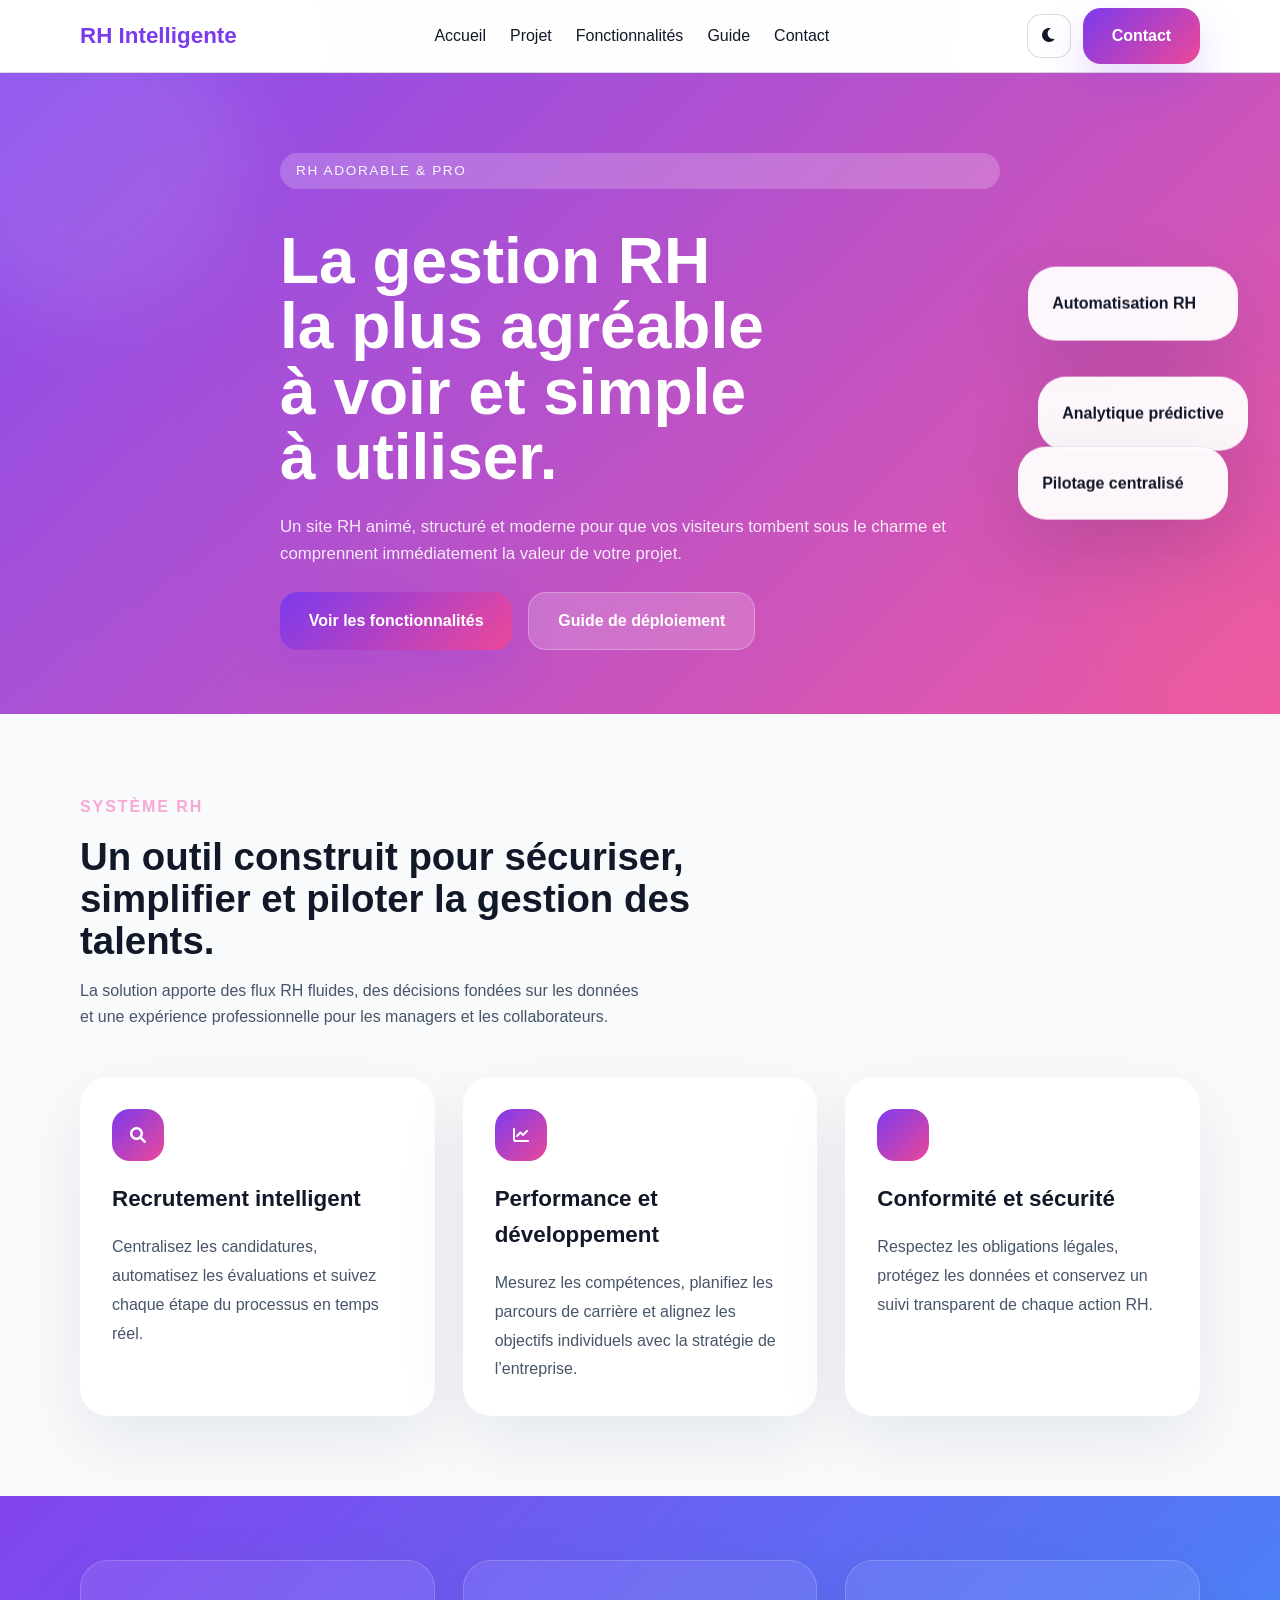
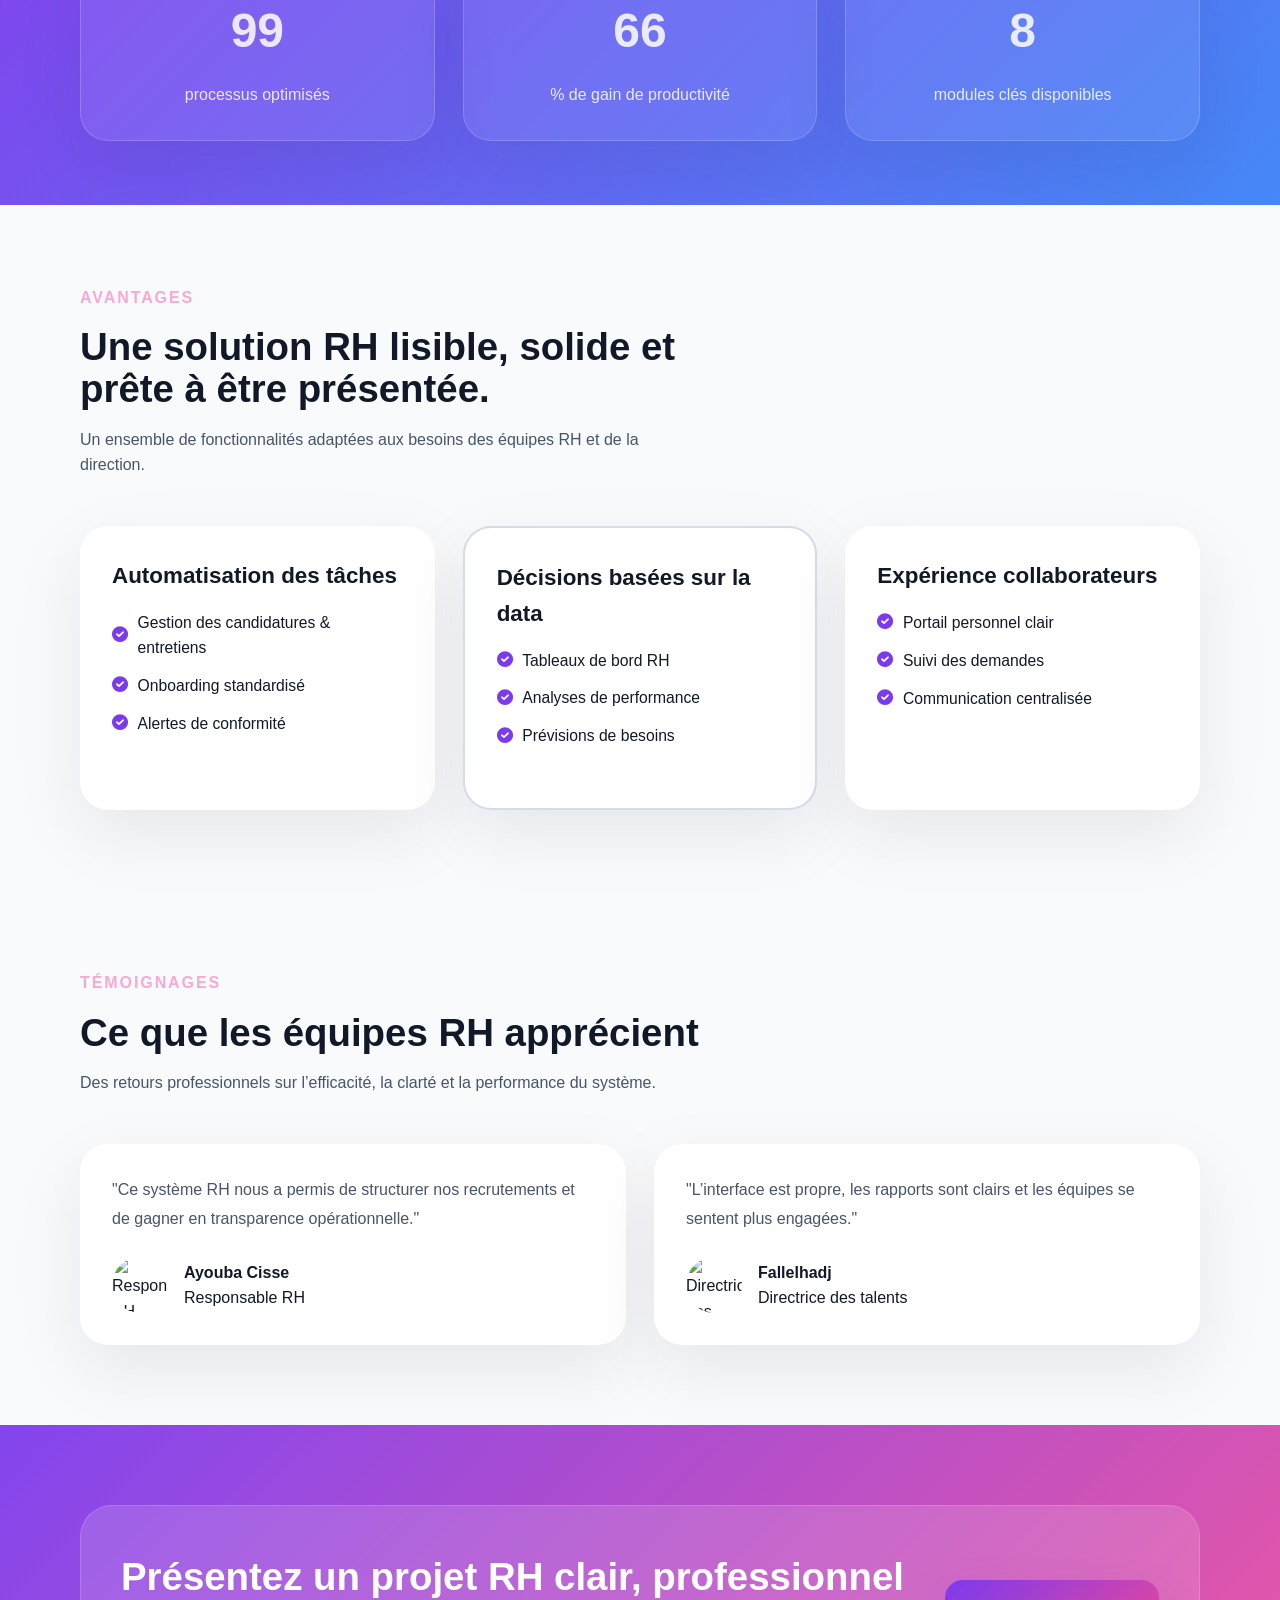
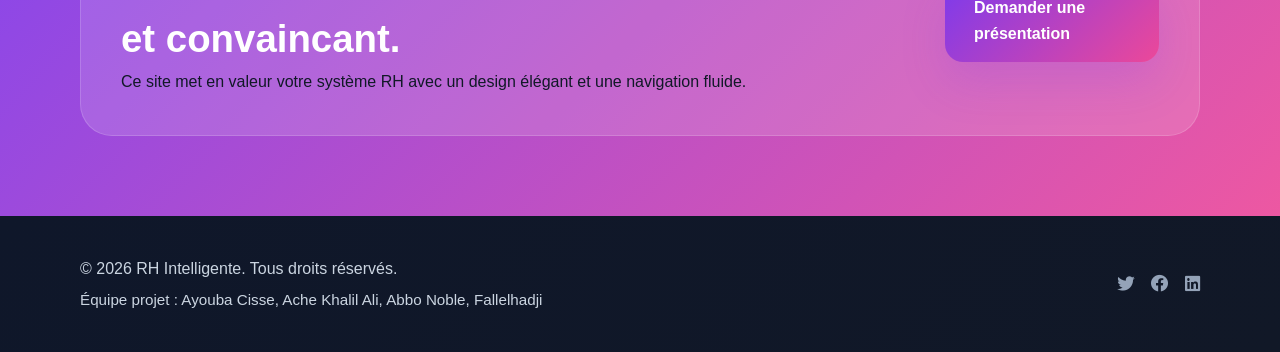
==== commit 94a6f41a: "Restaurer site vitrine avec les fichiers récents" ====
--- a/site vitrine/index.html
+++ b/site vitrine/index.html
@@ -1,553 +1,172 @@
-<!DOCTYPE html>
-<html lang="fr">
-<head>
-  <meta charset="UTF-8" />
-  <meta name="viewport" content="width=device-width, initial-scale=1.0" />
-  <title>IntelliRH — Machine Learning · Système de Gestion Intelligente RH</title>
-  <link rel="preconnect" href="https://fonts.googleapis.com" />
-  <link rel="preconnect" href="https://fonts.gstatic.com" crossorigin />
-  <link href="https://fonts.googleapis.com/css2?family=Syne:wght@400;600;700;800&family=DM+Sans:ital,wght@0,300;0,400;0,500;1,300&display=swap" rel="stylesheet" />
-  <link rel="stylesheet" href="styles.css" />
-</head>
-<body>
-
-  <!-- NAV -->
-  <nav class="nav" id="nav">
-    <div class="nav-inner">
-      <a class="nav-logo" href="#">Intelli<span>RH</span></a>
-      <ul class="nav-links">
-        <li><a href="#fonctionnalites">Fonctionnalités</a></li>
-        <li><a href="#comment">Comment ça marche</a></li>
-        <li><a href="#modules">Modules</a></li>
-        <li><a href="#stats">Résultats</a></li>
-        <li><a href="#contact">Contact</a></li>
-      </ul>
-      <a href="#contact" class="btn-nav">Demander une démo</a>
-      <button class="burger" id="burger" aria-label="Menu">
-        <span></span><span></span><span></span>
-      </button>
-    </div>
-    <div class="mobile-menu" id="mobileMenu">
-      <a href="#fonctionnalites">Fonctionnalités</a>
-      <a href="#comment">Comment ça marche</a>
-      <a href="#modules">Modules</a>
-      <a href="#stats">Résultats</a>
-      <a href="#contact">Contact</a>
-      <a href="#contact" class="btn-mobile">Demander une démo</a>
-    </div>
-  </nav>
-
-  <!-- HERO -->
-  <section class="hero" id="hero">
-    <div class="hero-bg">
-      <div class="orb orb1"></div>
-      <div class="orb orb2"></div>
-      <div class="orb orb3"></div>
-      <div class="grid-overlay"></div>
-    </div>
-    <div class="hero-content">
-      <div class="hero-badge reveal">
-        <span class="badge-dot"></span>
-        Machine Learning · IA Générative · RH 4.0
-      </div>
-      <h1 class="hero-title reveal">
-        La RH réinventée<br/>par <em>l'intelligence</em><br/>artificielle
-      </h1>
-      <p class="hero-sub reveal">
-        IntelliRH automatise, prédit et optimise chaque étape du cycle de vie de vos collaborateurs — du recrutement à la rétention, grâce à des modèles ML de pointe.
-      </p>
-      <div class="hero-ctas reveal">
-        <a href="#contact" class="btn-primary">Démarrer gratuitement</a>
-        <a href="#comment" class="btn-ghost">
-          <span class="play-icon">&#9654;</span> Voir la démo
-        </a>
-      </div>
-      <div class="hero-trust reveal">
-        <span>Confiance de +200 entreprises</span>
-        <div class="trust-avatars">
-          <div class="av" style="background:#e07b54"></div>
-          <div class="av" style="background:#54a0e0"></div>
-          <div class="av" style="background:#54e0a8"></div>
-          <div class="av" style="background:#e054b0"></div>
-          <div class="av" style="background:#b0e054"></div>
-        </div>
-      </div>
-    </div>
-    <div class="hero-visual reveal">
-      <div class="dashboard-card">
-        <div class="dc-header">
-          <span class="dc-dot red"></span>
-          <span class="dc-dot yellow"></span>
-          <span class="dc-dot green"></span>
-          <span class="dc-title">IntelliRH — Dashboard</span>
-        </div>
-        <div class="dc-body">
-          <div class="dc-kpi-row">
-            <div class="dc-kpi">
-              <div class="kpi-val" data-target="94">0<span>%</span></div>
-              <div class="kpi-label">Précision prédictive</div>
-            </div>
-            <div class="dc-kpi">
-              <div class="kpi-val" data-target="38">0<span>%</span></div>
-              <div class="kpi-label">Réduction turnover</div>
-            </div>
-            <div class="dc-kpi">
-              <div class="kpi-val" data-target="72">0<span>%</span></div>
-              <div class="kpi-label">Gain de temps RH</div>
-            </div>
-          </div>
-          <div class="dc-chart">
-            <div class="chart-label">Score d'engagement · 12 mois</div>
-            <div class="chart-bars">
-              <div class="bar" style="--h:55%;--delay:0s"></div>
-              <div class="bar" style="--h:70%;--delay:.1s"></div>
-              <div class="bar" style="--h:60%;--delay:.2s"></div>
-              <div class="bar" style="--h:80%;--delay:.3s"></div>
-              <div class="bar" style="--h:65%;--delay:.4s"></div>
-              <div class="bar" style="--h:90%;--delay:.5s"></div>
-              <div class="bar" style="--h:75%;--delay:.6s"></div>
-              <div class="bar" style="--h:95%;--delay:.7s"></div>
-              <div class="bar active" style="--h:88%;--delay:.8s"></div>
-              <div class="bar" style="--h:82%;--delay:.9s"></div>
-              <div class="bar" style="--h:91%;--delay:1s"></div>
-              <div class="bar" style="--h:98%;--delay:1.1s"></div>
-            </div>
-          </div>
-          <div class="dc-alerts">
-            <div class="alert-item">
-              <span class="alert-icon warn">&#9888;</span>
-              <span>Risque de départ détecté — Équipe Tech</span>
-              <span class="alert-badge">ML</span>
-            </div>
-            <div class="alert-item">
-              <span class="alert-icon ok">&#10003;</span>
-              <span>3 candidats top-match pour Dev Senior</span>
-              <span class="alert-badge">IA</span>
-            </div>
-            <div class="alert-item">
-              <span class="alert-icon info">&#9432;</span>
-              <span>Plan de formation recommandé · 12 collaborateurs</span>
-              <span class="alert-badge">Auto</span>
-            </div>
-          </div>
-        </div>
-      </div>
-    </div>
-  </section>
-
-  <!-- LOGOS -->
-  <section class="logos-section">
-    <p class="logos-label">Ils nous font confiance</p>
-    <div class="logos-track">
-      <div class="logos-inner">
-        <span>Auchan</span><span>Orange</span><span>Société Générale</span>
-        <span>FANN</span><span>Air Senegal</span><span>SenEau</span>
-        <span>TotalEnergies</span><span>Senelec</span>
-        <span>Auchan</span><span>Orange</span><span>Société Générale</span>
-        <span>FANN</span><span>Air Senegal</span><span>SenEau</span>
-        <span>TotalEnergies</span><span>Senelec</span>
-      </div>
-    </div>
-  </section>
-
-  <!-- FONCTIONNALITES -->
-  <section class="features" id="fonctionnalites">
-    <div class="section-inner">
-      <div class="section-label reveal">Fonctionnalités clés</div>
-      <h2 class="section-title reveal">Une plateforme complète,<br/>propulsée par le ML</h2>
-      <p class="section-sub reveal">Chaque module est alimenté par des algorithmes entraînés sur des millions de données RH réelles.</p>
-
-      <div class="features-grid">
-        <div class="feat-card reveal" data-delay="0">
-          <div class="feat-icon" style="--c:#ff6b35">
-            <svg viewBox="0 0 24 24" fill="none" stroke="currentColor" stroke-width="1.5"><path d="M17 21v-2a4 4 0 0 0-4-4H5a4 4 0 0 0-4 4v2"/><circle cx="9" cy="7" r="4"/><path d="M23 21v-2a4 4 0 0 0-3-3.87"/><path d="M16 3.13a4 4 0 0 1 0 7.75"/></svg>
-          </div>
-          <h3>Recrutement Prédictif</h3>
-          <p>Notre modèle NLP analyse les CV, prédit l'adéquation culturelle et réduit le délai de recrutement de 60%.</p>
-          <ul class="feat-list">
-            <li>Matching candidat-poste par IA</li>
-            <li>Scoring automatique des profils</li>
-            <li>Détection des biais inconscients</li>
-          </ul>
-        </div>
-
-        <div class="feat-card reveal" data-delay="1">
-          <div class="feat-icon" style="--c:#00d4aa">
-            <svg viewBox="0 0 24 24" fill="none" stroke="currentColor" stroke-width="1.5"><polyline points="22 12 18 12 15 21 9 3 6 12 2 12"/></svg>
-          </div>
-          <h3>Prédiction du Turnover</h3>
-          <p>Identifiez les collaborateurs à risque jusqu'à 6 mois à l'avance grâce à 47 indicateurs comportementaux.</p>
-          <ul class="feat-list">
-            <li>Score de rétention en temps réel</li>
-            <li>Alertes proactives automatiques</li>
-            <li>Plans d'action personnalisés</li>
-          </ul>
-        </div>
-
-        <div class="feat-card reveal" data-delay="2">
-          <div class="feat-icon" style="--c:#7c5cbf">
-            <svg viewBox="0 0 24 24" fill="none" stroke="currentColor" stroke-width="1.5"><rect x="2" y="3" width="20" height="14" rx="2"/><polyline points="8 21 12 17 16 21"/></svg>
-          </div>
-          <h3>Performance & Évaluation</h3>
-          <p>Automatisez les évaluations 360° avec des rapports générés par IA, objectifs et personnalisés.</p>
-          <ul class="feat-list">
-            <li>Évaluations continues automatisées</li>
-            <li>OKR intelligents et adaptatifs</li>
-            <li>Feedback en langage naturel</li>
-          </ul>
-        </div>
-
-        <div class="feat-card reveal" data-delay="3">
-          <div class="feat-icon" style="--c:#e05c7a">
-            <svg viewBox="0 0 24 24" fill="none" stroke="currentColor" stroke-width="1.5"><path d="M12 20h9"/><path d="M16.5 3.5a2.121 2.121 0 0 1 3 3L7 19l-4 1 1-4L16.5 3.5z"/></svg>
-          </div>
-          <h3>Formation Intelligente</h3>
-          <p>Recommandez des parcours de formation personnalisés basés sur les lacunes de compétences détectées par ML.</p>
-          <ul class="feat-list">
-            <li>Cartographie des compétences</li>
-            <li>Parcours d'apprentissage adaptatif</li>
-            <li>ROI formation mesuré en temps réel</li>
-          </ul>
-        </div>
-
-        <div class="feat-card reveal" data-delay="4">
-          <div class="feat-icon" style="--c:#f5a623">
-            <svg viewBox="0 0 24 24" fill="none" stroke="currentColor" stroke-width="1.5"><circle cx="12" cy="12" r="10"/><path d="M12 8v4l3 3"/></svg>
-          </div>
-          <h3>Gestion du Temps & Paie</h3>
-          <p>Automatisez la gestion des plannings et des bulletins de paie avec détection des anomalies par IA.</p>
-          <ul class="feat-list">
-            <li>Planification intelligente automatique</li>
-            <li>Détection d'anomalies de paie</li>
-            <li>Conformité légale garantie</li>
-          </ul>
-        </div>
-
-        <div class="feat-card reveal" data-delay="5">
-          <div class="feat-icon" style="--c:#4fc3f7">
-            <svg viewBox="0 0 24 24" fill="none" stroke="currentColor" stroke-width="1.5"><path d="M21 15a2 2 0 0 1-2 2H7l-4 4V5a2 2 0 0 1 2-2h14a2 2 0 0 1 2 2z"/></svg>
-          </div>
-          <h3>Assistant RH Conversationnel</h3>
-          <p>Un chatbot RH alimenté par GPT-4 répond aux questions des employés 24h/24, en plusieurs langues.</p>
-          <ul class="feat-list">
-            <li>Réponses instantanées multilingues</li>
-            <li>Intégration Slack / Teams / Web</li>
-            <li>Escalade intelligente vers RH humain</li>
-          </ul>
-        </div>
-      </div>
-    </div>
-  </section>
-
-  <!-- COMMENT CA MARCHE -->
-  <section class="how" id="comment">
-    <div class="section-inner">
-      <div class="section-label reveal">Processus</div>
-      <h2 class="section-title reveal">De la donnée brute<br/>à la décision RH</h2>
-      <div class="steps">
-        <div class="step reveal">
-          <div class="step-num">01</div>
-          <div class="step-content">
-            <h3>Connexion & Intégration</h3>
-            <p>Connectez IntelliRH à vos outils existants (SIRH, ATS, ERP) en moins de 48h via notre API REST ou nos connecteurs natifs.</p>
-          </div>
-          <div class="step-line"></div>
-        </div>
-        <div class="step reveal">
-          <div class="step-num">02</div>
-          <div class="step-content">
-            <h3>Collecte & Nettoyage des données</h3>
-            <p>Notre pipeline ETL centralise, normalise et sécurise toutes vos données RH (RGPD by design, chiffrement AES-256).</p>
-          </div>
-          <div class="step-line"></div>
-        </div>
-        <div class="step reveal">
-          <div class="step-num">03</div>
-          <div class="step-content">
-            <h3>Entraînement des Modèles ML</h3>
-            <p>Nos modèles s'adaptent à votre contexte spécifique par transfer learning et s'améliorent continuellement avec vos données.</p>
-          </div>
-          <div class="step-line"></div>
-        </div>
-        <div class="step reveal">
-          <div class="step-num">04</div>
-          <div class="step-content">
-            <h3>Insights & Recommandations</h3>
-            <p>Des tableaux de bord interactifs et des alertes proactives livrent les bons insights aux bonnes personnes, au bon moment.</p>
-          </div>
-        </div>
-      </div>
-    </div>
-  </section>
-
-  <!-- MODULES -->
-  <section class="modules" id="modules">
-    <div class="section-inner">
-      <div class="section-label reveal">Architecture</div>
-      <h2 class="section-title reveal">Une stack ML robuste<br/>et transparente</h2>
-      <div class="modules-grid">
-        <div class="module-card reveal">
-          <div class="module-tag">NLP</div>
-          <h3>Analyse de texte</h3>
-          <p>BERT fine-tuné pour l'analyse de CV, feedbacks, et enquêtes internes avec 97% de précision.</p>
-        </div>
-        <div class="module-card reveal">
-          <div class="module-tag">Classification</div>
-          <h3>Scoring & Matching</h3>
-          <p>XGBoost & Random Forest pour le matching candidat-poste et la prédiction de performance.</p>
-        </div>
-        <div class="module-card reveal">
-          <div class="module-tag">Séries temporelles</div>
-          <h3>Prédiction Turnover</h3>
-          <p>LSTM et Prophet pour la modélisation des comportements et la prédiction des départs.</p>
-        </div>
-        <div class="module-card reveal">
-          <div class="module-tag">LLM</div>
-          <h3>Génération de contenu</h3>
-          <p>GPT-4 / LLaMA pour la rédaction automatique de rapports, fiches de poste et plans de formation.</p>
-        </div>
-        <div class="module-card reveal">
-          <div class="module-tag">Computer Vision</div>
-          <h3>Analyse d'entretien vidéo</h3>
-          <p>Analyse des soft skills lors d'entretiens vidéo en respectant la vie privée des candidats.</p>
-        </div>
-        <div class="module-card reveal">
-          <div class="module-tag">MLOps</div>
-          <h3>Déploiement & Monitoring</h3>
-          <p>Pipeline CI/CD ML avec MLflow, Docker et Kubernetes pour un déploiement fiable et scalable.</p>
-        </div>
-      </div>
-    </div>
-  </section>
-
-  <!-- STATS -->
-  <section class="stats-section" id="stats">
-    <div class="section-inner">
-      <div class="section-label reveal" style="color:#ff6b35">Résultats mesurés</div>
-      <h2 class="section-title reveal">Des chiffres qui parlent<br/>d'eux-mêmes</h2>
-      <div class="stats-grid">
-        <div class="stat-item reveal">
-          <div class="stat-num" data-target="94">0</div>
-          <div class="stat-unit">%</div>
-          <div class="stat-label">Précision de prédiction<br/>du turnover</div>
-        </div>
-        <div class="stat-item reveal">
-          <div class="stat-num" data-target="60">0</div>
-          <div class="stat-unit">%</div>
-          <div class="stat-label">Réduction du temps<br/>de recrutement</div>
-        </div>
-        <div class="stat-item reveal">
-          <div class="stat-num" data-target="38">0</div>
-          <div class="stat-unit">%</div>
-          <div class="stat-label">Baisse du taux<br/>de turnover moyen</div>
-        </div>
-        <div class="stat-item reveal">
-          <div class="stat-num" data-target="4">0</div>
-          <div class="stat-unit">x</div>
-          <div class="stat-label">ROI moyen constaté<br/>sur 12 mois</div>
-        </div>
-      </div>
-    </div>
-  </section>
-
-  <!-- TESTIMONIALS -->
-  <section class="testimonials">
-    <div class="section-inner">
-      <div class="section-label reveal">Témoignages</div>
-      <h2 class="section-title reveal">Ce que disent nos clients</h2>
-      <div class="testi-grid">
-        <div class="testi-card reveal">
-          <div class="testi-stars">&#9733;&#9733;&#9733;&#9733;&#9733;</div>
-          <p>"IntelliRH a transformé notre approche du recrutement. Nous avons réduit notre délai moyen d'embauche de 45 jours à 18 jours tout en améliorant la qualité des profils recrutés."</p>
-          <div class="testi-author">
-            <div class="testi-av" style="background:#ff6b35">MK</div>
-            <div>
-              <strong>Ibrahima Traore</strong>
-              <span>DRH · Orange Senegal</span>
-            </div>
-          </div>
-        </div>
-        <div class="testi-card reveal">
-          <div class="testi-stars">&#9733;&#9733;&#9733;&#9733;&#9733;</div>
-          <p>"Le module de prédiction du turnover nous a permis de retenir 3 talents clés avant qu'ils ne partent. La valeur générée dépasse largement l'investissement dans la plateforme."</p>
-          <div class="testi-author">
-            <div class="testi-av" style="background:#00d4aa">JB</div>
-            <div>
-              <strong>Jean-Baptiste Moreau</strong>
-              <span>CEO · Fintech Dakar</span>
-            </div>
-          </div>
-        </div>
-        <div class="testi-card reveal">
-          <div class="testi-stars">&#9733;&#9733;&#9733;&#9733;&#9733;</div>
-          <p>"L'assistant conversationnel RH a libéré 30% du temps de notre équipe RH en répondant automatiquement aux questions récurrentes des 800 employés de notre groupe."</p>
-          <div class="testi-author">
-            <div class="testi-av" style="background:#7c5cbf">AN</div>
-            <div>
-              <strong>Aminata Ndiaye</strong>
-              <span>Directrice RH · Groupe Bolloré Afrique</span>
-            </div>
-          </div>
-        </div>
-      </div>
-    </div>
-  </section>
-
-  <!-- PRICING -->
-  <section class="pricing">
-    <div class="section-inner">
-      <div class="section-label reveal">Tarification</div>
-      <h2 class="section-title reveal">Des plans adaptés<br/>à chaque organisation</h2>
-      <div class="pricing-grid">
-        <div class="price-card reveal">
-          <div class="price-plan">Starter</div>
-          <div class="price-amount"><span>cfa</span>200M<small>/mois</small></div>
-          <p class="price-desc">Idéal pour les PME de 50 à 200 collaborateurs</p>
-          <ul class="price-features">
-            <li><span>&#10003;</span> Recrutement prédictif</li>
-            <li><span>&#10003;</span> Dashboard Analytics</li>
-            <li><span>&#10003;</span> Assistant RH IA (500 req/mois)</li>
-            <li><span>&#10003;</span> Support email 48h</li>
-            <li class="disabled"><span>&#10007;</span> Prédiction turnover</li>
-            <li class="disabled"><span>&#10007;</span> Modèles personnalisés</li>
-          </ul>
-          <a href="#contact" class="btn-price-outline">Commencer</a>
-        </div>
-        <div class="price-card featured reveal">
-          <div class="price-badge">Populaire</div>
-          <div class="price-plan">Professional</div>
-          <div class="price-amount"><span>cfa</span>500M<small>/mois</small></div>
-          <p class="price-desc">Pour les ETI avec 200 à 2000 collaborateurs</p>
-          <ul class="price-features">
-            <li><span>&#10003;</span> Tous les modules inclus</li>
-            <li><span>&#10003;</span> Prédiction turnover avancée</li>
-            <li><span>&#10003;</span> Assistant RH illimité</li>
-            <li><span>&#10003;</span> Intégrations SIRH natives</li>
-            <li><span>&#10003;</span> Support prioritaire 4h</li>
-            <li><span>&#10003;</span> Rapports ML personnalisés</li>
-          </ul>
-          <a href="#contact" class="btn-price-primary">Démarrer maintenant</a>
-        </div>
-        <div class="price-card reveal">
-          <div class="price-plan">Enterprise</div>
-          <div class="price-amount">Surmesure</div>
-          <p class="price-desc">Grandes entreprises &amp; groupes internationaux</p>
-          <ul class="price-features">
-            <li><span>&#10003;</span> Déploiement on-premise / cloud privé</li>
-            <li><span>&#10003;</span> Modèles ML entraînés sur vos données</li>
-            <li><span>&#10003;</span> SLA 99.9% garanti</li>
-            <li><span>&#10003;</span> CSM dédié</li>
-            <li><span>&#10003;</span> Audit sécurité inclus</li>
-            <li><span>&#10003;</span> Formation équipe RH</li>
-          </ul>
-          <a href="#contact" class="btn-price-outline">Nous contacter</a>
-        </div>
-      </div>
-    </div>
-  </section>
-
-  <!-- CONTACT -->
-  <section class="contact" id="contact">
-    <div class="section-inner">
-      <div class="contact-split">
-        <div class="contact-left reveal">
-          <div class="section-label">Contact</div>
-          <h2 class="section-title">Prêt à transformer<br/>votre RH ?</h2>
-          <p>Nos experts vous offrent une démonstration personnalisée et un audit gratuit de vos processus RH actuels.</p>
-          <div class="contact-infos">
-            <div class="contact-info-item">
-              <span class="ci-icon">&#9993;</span>
-              <span>contact@intellirh.ai</span>
-            </div>
-            <div class="contact-info-item">
-              <span class="ci-icon">&#128222;</span>
-              <span>+221 77 123 45 67</span>
-            </div>
-            <div class="contact-info-item">
-              <span class="ci-icon">&#128205;</span>
-              <span>· Dakar</span>
-            </div>
-          </div>
-        </div>
-        <form class="contact-form reveal" id="contactForm">
-          <div class="form-row">
-            <div class="form-group">
-              <label>Prénom &amp; Nom</label>
-              <input type="text" placeholder="Moussa Ndiaye" required />
-            </div>
-            <div class="form-group">
-              <label>Email professionnel</label>
-              <input type="email" placeholder="m.ndiaye@entreprise.com" required />
-            </div>
-          </div>
-          <div class="form-group">
-            <label>Entreprise</label>
-            <input type="text" placeholder="Nom de votre entreprise" />
-          </div>
-          <div class="form-group">
-            <label>Taille de l'équipe RH</label>
-            <select>
-              <option value="">Sélectionner...</option>
-              <option>1 - 10 personnes</option>
-              <option>10 - 50 personnes</option>
-              <option>50 - 200 personnes</option>
-              <option>+200 personnes</option>
-            </select>
-          </div>
-          <div class="form-group">
-            <label>Message</label>
-            <textarea rows="4" placeholder="Décrivez vos besoins RH actuels..."></textarea>
-          </div>
-          <button type="submit" class="btn-submit">
-            <span>Envoyer ma demande</span>
-            <span class="btn-arrow">&#8594;</span>
-          </button>
-        </form>
-      </div>
-    </div>
-  </section>
-
-  <!-- FOOTER -->
-  <footer class="footer">
-    <div class="footer-inner">
-      <div class="footer-top">
-        <div class="footer-brand">
-          <a class="nav-logo" href="#">Intelli<span>RH</span></a>
-          <p>La plateforme de gestion intelligente des ressources humaines, propulsée par le Machine Learning.</p>
-        </div>
-        <div class="footer-links">
-          <div class="fl-col">
-            <strong>Produit</strong>
-            <a href="#fonctionnalites">Fonctionnalités</a>
-            <a href="#modules">Modules ML</a>
-            <a href="#pricing">Tarifs</a>
-            <a href="#">Intégrations</a>
-          </div>
-          <div class="fl-col">
-            <strong>Entreprise</strong>
-            <a href="#">À propos</a>
-            <a href="#">Blog</a>
-            <a href="#">Carrières</a>
-            <a href="#contact">Contact</a>
-          </div>
-          <div class="fl-col">
-            <strong>Légal</strong>
-            <a href="#">Mentions légales</a>
-            <a href="#">Politique RGPD</a>
-            <a href="#">CGU</a>
-            <a href="#">Sécurité</a>
-          </div>
-        </div>
-      </div>
-      <div class="footer-bottom">
-        <span>© 2026 RH Intelligence - L2 IAGE. Tous droits réservés.</span>
-        <span>Fait avec passion · Ache · Ayouba · Nobel · Talla</span>
-      </div>
-    </div>
-  </footer>
-
-  <div class="toast" id="toast">Message envoyé ! Nous vous répondons sous 24h.</div>
-
-  <script src="script.js"></script>
-</body>
-</html>+﻿<!DOCTYPE html>
+<html lang="fr">
+<head>
+    <meta charset="UTF-8">
+    <meta name="viewport" content="width=device-width, initial-scale=1.0">
+    <title>Gestion RH Intelligente - Accueil</title>
+    <script src="https://cdn.tailwindcss.com"></script>
+    <link rel="stylesheet" href="https://cdnjs.cloudflare.com/ajax/libs/font-awesome/6.0.0/css/all.min.css">
+    <link rel="stylesheet" href="styles.css">
+</head>
+<body>
+    <nav class="main-nav">
+        <div class="nav-inner container">
+            <a href="index.html" class="brand">RH Intelligente</a>
+            <button class="mobile-toggle" data-menu-toggle aria-label="Ouvrir le menu"><i class="fas fa-bars"></i></button>
+            <div class="nav-links" data-mobile-menu>
+                <a href="index.html">Accueil</a>
+                <a href="about.html">Projet</a>
+                <a href="courses.html">Fonctionnalités</a>
+                <a href="guide_deploiement_github.md">Guide</a>
+                <a href="contact.html">Contact</a>
+            </div>
+            <div class="nav-actions">
+                <button class="theme-toggle" data-theme-toggle aria-label="Basculer thème"><i class="fas fa-moon"></i></button>
+                <a href="contact.html" class="btn btn-primary">Contact</a>
+            </div>
+        </div>
+    </nav>
+
+    <main>
+        <section class="hero-gradient hero-section text-white">
+            <div class="container hero-content">
+                <span class="eyebrow">RH adorable & pro</span>
+                <h1 class="hero-title">La gestion RH la plus agréable à voir et simple à utiliser.</h1>
+                <p class="hero-copy">Un site RH animé, structuré et moderne pour que vos visiteurs tombent sous le charme et comprennent immédiatement la valeur de votre projet.</p>
+                <div class="hero-buttons">
+                    <a href="courses.html" class="btn btn-primary">Voir les fonctionnalités</a>
+                    <a href="guide_deploiement_github.md" class="btn btn-secondary">Guide de déploiement</a>
+                </div>
+            </div>
+            <div class="hero-graphic" aria-hidden="true">
+                <div class="hero-card card-1"><p>Automatisation RH</p></div>
+                <div class="hero-card card-2"><p>Analytique prédictive</p></div>
+                <div class="hero-card card-3"><p>Pilotage centralisé</p></div>
+            </div>
+        </section>
+
+        <section id="features" class="section section-light" data-animate>
+            <div class="container">
+                <div class="section-head">
+                    <span class="section-label">Système RH</span>
+                    <h2>Un outil construit pour sécuriser, simplifier et piloter la gestion des talents.</h2>
+                    <p>La solution apporte des flux RH fluides, des décisions fondées sur les données et une expérience professionnelle pour les managers et les collaborateurs.</p>
+                </div>
+                <div class="grid feature-grid">
+                    <article class="feature-card">
+                        <div class="feature-icon"><i class="fas fa-magnifying-glass"></i></div>
+                        <h3>Recrutement intelligent</h3>
+                        <p>Centralisez les candidatures, automatisez les évaluations et suivez chaque étape du processus en temps réel.</p>
+                    </article>
+                    <article class="feature-card">
+                        <div class="feature-icon"><i class="fas fa-chart-line"></i></div>
+                        <h3>Performance et développement</h3>
+                        <p>Mesurez les compétences, planifiez les parcours de carrière et alignez les objectifs individuels avec la stratégie de l’entreprise.</p>
+                    </article>
+                    <article class="feature-card">
+                        <div class="feature-icon"><i class="fas fa-shield-halved"></i></div>
+                        <h3>Conformité et sécurité</h3>
+                        <p>Respectez les obligations légales, protégez les données et conservez un suivi transparent de chaque action RH.</p>
+                    </article>
+                </div>
+            </div>
+        </section>
+
+        <section class="section section-dark stats-section" data-animate>
+            <div class="container stats-grid">
+                <div class="stat-card"><p class="stat-number" data-counter="200">0</p><p>processus optimisés</p></div>
+                <div class="stat-card"><p class="stat-number" data-counter="95">0</p><p>% de gain de productivité</p></div>
+                <div class="stat-card"><p class="stat-number" data-counter="8">0</p><p>modules clés disponibles</p></div>
+            </div>
+        </section>
+
+        <section class="section section-light" data-animate>
+            <div class="container">
+                <div class="section-head">
+                    <span class="section-label">Avantages</span>
+                    <h2>Une solution RH lisible, solide et prête à être présentée.</h2>
+                    <p>Un ensemble de fonctionnalités adaptées aux besoins des équipes RH et de la direction.</p>
+                </div>
+                <div class="grid pricing-grid">
+                    <article class="pricing-card">
+                        <h3>Automatisation des tâches</h3>
+                        <ul>
+                            <li><i class="fas fa-check-circle"></i>Gestion des candidatures & entretiens</li>
+                            <li><i class="fas fa-check-circle"></i>Onboarding standardisé</li>
+                            <li><i class="fas fa-check-circle"></i>Alertes de conformité</li>
+                        </ul>
+                    </article>
+                    <article class="pricing-card pricing-card-highlight">
+                        <h3>Décisions basées sur la data</h3>
+                        <ul>
+                            <li><i class="fas fa-check-circle"></i>Tableaux de bord RH</li>
+                            <li><i class="fas fa-check-circle"></i>Analyses de performance</li>
+                            <li><i class="fas fa-check-circle"></i>Prévisions de besoins</li>
+                        </ul>
+                    </article>
+                    <article class="pricing-card">
+                        <h3>Expérience collaborateurs</h3>
+                        <ul>
+                            <li><i class="fas fa-check-circle"></i>Portail personnel clair</li>
+                            <li><i class="fas fa-check-circle"></i>Suivi des demandes</li>
+                            <li><i class="fas fa-check-circle"></i>Communication centralisée</li>
+                        </ul>
+                    </article>
+                </div>
+            </div>
+        </section>
+
+        <section id="testimonial" class="section section-light" data-animate>
+            <div class="container">
+                <div class="section-head">
+                    <span class="section-label">Témoignages</span>
+                    <h2>Ce que les équipes RH apprécient</h2>
+                    <p>Des retours professionnels sur l’efficacité, la clarté et la performance du système.</p>
+                </div>
+                <div class="testimonial-grid">
+                    <article class="testimonial-card">
+                        <p>"Ce système RH nous a permis de structurer nos recrutements et de gagner en transparence opérationnelle."</p>
+                        <div class="testimonial-author">
+                            <img src="c:\Users\hp pro\OneDrive\Images\baba.jpeg" alt="Responsable RH">
+                            <div><strong>Ayouba Cisse</strong><span>Responsable RH</span></div>
+                        </div>
+                    </article>
+                    <article class="testimonial-card">
+                        <p>"L’interface est propre, les rapports sont clairs et les équipes se sentent plus engagées."</p>
+                        <div class="testimonial-author">
+                            <img src="c:\Users\hp pro\AppData\Local\Packages\5319275A.WhatsAppDesktop_cv1g1gvanyjgm\LocalState\sessions\845E36280D1684ACB33CD5A9C7DC312C6677D303\transfers\2026-17\WhatsApp Image 2026-04-25 at 20.41.28.jpeg" alt="Directrice des talents">
+                            <div><strong>Fallelhadj</strong><span>Directrice des talents</span></div>
+                        </div>
+                    </article>
+                </div>
+            </div>
+        </section>
+
+        <section class="section section-cta" data-animate>
+            <div class="container cta-card">
+                <div>
+                    <h2>Présentez un projet RH clair, professionnel et convaincant.</h2>
+                    <p>Ce site met en valeur votre système RH avec un design élégant et une navigation fluide.</p>
+                </div>
+                <a href="contact.html" class="btn btn-primary">Demander une présentation</a>
+            </div>
+        </section>
+    </main>
+
+    <footer class="footer">
+        <div class="container footer-inner">
+            <div>
+                <p>&copy; 2026 RH Intelligente. Tous droits réservés.</p>
+                <p class="footer-reps">Équipe projet : Ayouba Cisse, Ache Khalil Ali, Abbo Noble, Fallelhadji</p>
+            </div>
+            <div class="footer-socials">
+                <a href="#"><i class="fab fa-twitter"></i></a>
+                <a href="#"><i class="fab fa-facebook"></i></a>
+                <a href="#"><i class="fab fa-linkedin"></i></a>
+            </div>
+        </div>
+    </footer>
+
+    <script src="script.js"></script>
+</body>
+</html>
--- a/site vitrine/styles.css
+++ b/site vitrine/styles.css
@@ -1,1325 +1,765 @@
-:root {
-  --bg: #0b0c0f;
-  --bg2: #111318;
-  --bg3: #181a20;
-  --surface: #1c1f27;
-  --surface2: #222631;
-  --border: rgba(255,255,255,.07);
-  --text: #e8eaf0;
-  --text2: #8a8fa8;
-  --text3: #565b72;
-  --accent: #ff6b35;
-  --accent2: #ff8c5a;
-  --accent-glow: rgba(255,107,53,.18);
-  --green: #00d4aa;
-  --purple: #7c5cbf;
-  --blue: #4fc3f7;
-  --yellow: #f5a623;
-  --red: #e05c7a;
-  --radius: 16px;
-  --radius-sm: 10px;
-  --font-head: 'Syne', sans-serif;
-  --font-body: 'DM Sans', sans-serif;
-  --nav-h: 72px;
-  --transition: cubic-bezier(.25,.46,.45,.94);
-}
-
-*, *::before, *::after { box-sizing: border-box; margin: 0; padding: 0; }
-
-html { scroll-behavior: smooth; font-size: 16px; }
-
-body {
-  background: var(--bg);
-  color: var(--text);
-  font-family: var(--font-body);
-  font-weight: 300;
-  line-height: 1.7;
-  overflow-x: hidden;
-}
-
-a { text-decoration: none; color: inherit; }
-ul { list-style: none; }
-img { max-width: 100%; }
-
-/* ============================
-   SCROLLBAR
-============================ */
-::-webkit-scrollbar { width: 6px; }
-::-webkit-scrollbar-track { background: var(--bg); }
-::-webkit-scrollbar-thumb { background: var(--surface2); border-radius: 3px; }
-
-/* ============================
-   NAV
-============================ */
-.nav {
-  position: fixed;
-  top: 0; left: 0; right: 0;
-  z-index: 1000;
-  height: var(--nav-h);
-  transition: background .3s var(--transition), box-shadow .3s;
-}
-
-.nav.scrolled {
-  background: rgba(11,12,15,.92);
-  backdrop-filter: blur(20px);
-  box-shadow: 0 1px 0 var(--border);
-}
-
-.nav-inner {
-  max-width: 1280px;
-  margin: 0 auto;
-  padding: 0 32px;
-  height: 100%;
-  display: flex;
-  align-items: center;
-  gap: 40px;
-}
-
-.nav-logo {
-  font-family: var(--font-head);
-  font-weight: 800;
-  font-size: 1.4rem;
-  letter-spacing: -0.03em;
-  color: var(--text);
-}
-
-.nav-logo span { color: var(--accent); }
-
-.nav-links {
-  display: flex;
-  gap: 32px;
-  margin-left: auto;
-}
-
-.nav-links a {
-  font-size: .875rem;
-  font-weight: 400;
-  color: var(--text2);
-  transition: color .2s;
-}
-
-.nav-links a:hover { color: var(--text); }
-
-.btn-nav {
-  background: var(--accent);
-  color: #fff;
-  padding: 10px 22px;
-  border-radius: 8px;
-  font-size: .875rem;
-  font-weight: 500;
-  transition: background .2s, transform .2s;
-  white-space: nowrap;
-}
-
-.btn-nav:hover { background: var(--accent2); transform: translateY(-1px); }
-
-.burger {
-  display: none;
-  flex-direction: column;
-  gap: 5px;
-  background: none;
-  border: none;
-  cursor: pointer;
-  padding: 4px;
-  margin-left: auto;
-}
-
-.burger span {
-  display: block;
-  width: 24px;
-  height: 2px;
-  background: var(--text);
-  border-radius: 2px;
-  transition: .3s;
-}
-
-.mobile-menu {
-  display: none;
-  flex-direction: column;
-  gap: 0;
-  background: rgba(11,12,15,.97);
-  backdrop-filter: blur(20px);
-  padding: 16px 32px 24px;
-  border-top: 1px solid var(--border);
-}
-
-.mobile-menu a {
-  padding: 12px 0;
-  border-bottom: 1px solid var(--border);
-  font-size: .95rem;
-  color: var(--text2);
-  transition: color .2s;
-}
-
-.mobile-menu a:hover { color: var(--text); }
-
-.btn-mobile {
-  margin-top: 16px;
-  background: var(--accent);
-  color: #fff !important;
-  border: none !important;
-  padding: 14px 0;
-  border-radius: 8px;
-  text-align: center;
-  font-weight: 500;
-}
-
-@media (max-width: 900px) {
-  .nav-links, .btn-nav { display: none; }
-  .burger { display: flex; }
-  .mobile-menu.open { display: flex; }
-}
-
-/* ============================
-   REVEAL ANIMATIONS
-============================ */
-.reveal {
-  opacity: 0;
-  transform: translateY(28px);
-  transition: opacity .7s var(--transition), transform .7s var(--transition);
-}
-
-.reveal.visible {
-  opacity: 1;
-  transform: translateY(0);
-}
-
-/* ============================
-   HERO
-============================ */
-.hero {
-  min-height: 100vh;
-  display: grid;
-  grid-template-columns: 1fr 1fr;
-  align-items: center;
-  gap: 60px;
-  padding: calc(var(--nav-h) + 60px) 32px 80px;
-  max-width: 1280px;
-  margin: 0 auto;
-  position: relative;
-}
-
-.hero-bg {
-  position: fixed;
-  inset: 0;
-  pointer-events: none;
-  z-index: -1;
-  overflow: hidden;
-}
-
-.orb {
-  position: absolute;
-  border-radius: 50%;
-  filter: blur(80px);
-  opacity: .35;
-}
-
-.orb1 {
-  width: 600px; height: 600px;
-  background: radial-gradient(circle, #ff6b3530, transparent 70%);
-  top: -200px; left: -200px;
-  animation: orb-float 8s ease-in-out infinite;
-}
-
-.orb2 {
-  width: 500px; height: 500px;
-  background: radial-gradient(circle, #7c5cbf30, transparent 70%);
-  top: 20%; right: -150px;
-  animation: orb-float 10s ease-in-out infinite reverse;
-}
-
-.orb3 {
-  width: 400px; height: 400px;
-  background: radial-gradient(circle, #00d4aa20, transparent 70%);
-  bottom: 10%; left: 30%;
-  animation: orb-float 12s ease-in-out infinite;
-}
-
-@keyframes orb-float {
-  0%, 100% { transform: translate(0, 0) scale(1); }
-  50% { transform: translate(30px, -30px) scale(1.05); }
-}
-
-.grid-overlay {
-  position: absolute;
-  inset: 0;
-  background-image:
-    linear-gradient(var(--border) 1px, transparent 1px),
-    linear-gradient(90deg, var(--border) 1px, transparent 1px);
-  background-size: 60px 60px;
-  mask-image: radial-gradient(ellipse 80% 80% at 50% 50%, black 30%, transparent 80%);
-}
-
-.hero-badge {
-  display: inline-flex;
-  align-items: center;
-  gap: 8px;
-  background: var(--surface);
-  border: 1px solid var(--border);
-  border-radius: 100px;
-  padding: 6px 16px;
-  font-size: .8rem;
-  color: var(--text2);
-  font-weight: 400;
-  margin-bottom: 28px;
-  letter-spacing: .02em;
-}
-
-.badge-dot {
-  width: 8px; height: 8px;
-  border-radius: 50%;
-  background: var(--accent);
-  animation: pulse 2s ease-in-out infinite;
-}
-
-@keyframes pulse {
-  0%, 100% { opacity: 1; transform: scale(1); }
-  50% { opacity: .5; transform: scale(.8); }
-}
-
-.hero-title {
-  font-family: var(--font-head);
-  font-weight: 800;
-  font-size: clamp(2.4rem, 4.5vw, 4rem);
-  line-height: 1.1;
-  letter-spacing: -0.04em;
-  margin-bottom: 24px;
-}
-
-.hero-title em {
-  font-style: normal;
-  color: var(--accent);
-  position: relative;
-}
-
-.hero-sub {
-  font-size: 1.05rem;
-  color: var(--text2);
-  max-width: 520px;
-  line-height: 1.75;
-  margin-bottom: 36px;
-}
-
-.hero-ctas {
-  display: flex;
-  gap: 16px;
-  align-items: center;
-  flex-wrap: wrap;
-  margin-bottom: 40px;
-}
-
-.btn-primary {
-  background: var(--accent);
-  color: #fff;
-  padding: 14px 32px;
-  border-radius: 10px;
-  font-size: .95rem;
-  font-weight: 500;
-  transition: background .2s, transform .2s, box-shadow .2s;
-}
-
-.btn-primary:hover {
-  background: var(--accent2);
-  transform: translateY(-2px);
-  box-shadow: 0 8px 30px rgba(255,107,53,.35);
-}
-
-.btn-ghost {
-  display: flex;
-  align-items: center;
-  gap: 10px;
-  color: var(--text2);
-  font-size: .95rem;
-  transition: color .2s;
-}
-
-.btn-ghost:hover { color: var(--text); }
-
-.play-icon {
-  width: 40px; height: 40px;
-  background: var(--surface);
-  border: 1px solid var(--border);
-  border-radius: 50%;
-  display: flex;
-  align-items: center;
-  justify-content: center;
-  font-size: .7rem;
-  padding-left: 2px;
-}
-
-.hero-trust {
-  display: flex;
-  align-items: center;
-  gap: 12px;
-  font-size: .8rem;
-  color: var(--text3);
-}
-
-.trust-avatars {
-  display: flex;
-}
-
-.av {
-  width: 30px; height: 30px;
-  border-radius: 50%;
-  border: 2px solid var(--bg);
-  margin-left: -8px;
-  opacity: .85;
-}
-
-.av:first-child { margin-left: 0; }
-
-/* DASHBOARD CARD */
-.hero-visual { position: relative; }
-
-.dashboard-card {
-  background: var(--surface);
-  border: 1px solid var(--border);
-  border-radius: var(--radius);
-  overflow: hidden;
-  box-shadow: 0 40px 100px rgba(0,0,0,.5);
-}
-
-.dc-header {
-  background: var(--bg3);
-  padding: 12px 16px;
-  display: flex;
-  align-items: center;
-  gap: 8px;
-  border-bottom: 1px solid var(--border);
-}
-
-.dc-dot {
-  width: 10px; height: 10px;
-  border-radius: 50%;
-}
-
-.dc-dot.red { background: #ff5f57; }
-.dc-dot.yellow { background: #febc2e; }
-.dc-dot.green { background: #28c840; }
-
-.dc-title {
-  font-size: .75rem;
-  color: var(--text3);
-  margin-left: 8px;
-  font-family: var(--font-head);
-  letter-spacing: .04em;
-}
-
-.dc-body { padding: 24px; }
-
-.dc-kpi-row {
-  display: grid;
-  grid-template-columns: repeat(3, 1fr);
-  gap: 16px;
-  margin-bottom: 24px;
-}
-
-.dc-kpi {
-  background: var(--surface2);
-  border: 1px solid var(--border);
-  border-radius: var(--radius-sm);
-  padding: 16px;
-  text-align: center;
-}
-
-.kpi-val {
-  font-family: var(--font-head);
-  font-weight: 700;
-  font-size: 1.8rem;
-  color: var(--accent);
-  line-height: 1;
-  margin-bottom: 4px;
-}
-
-.kpi-val span { font-size: 1rem; }
-
-.kpi-label {
-  font-size: .72rem;
-  color: var(--text3);
-  line-height: 1.3;
-}
-
-.dc-chart { margin-bottom: 20px; }
-
-.chart-label {
-  font-size: .75rem;
-  color: var(--text3);
-  margin-bottom: 12px;
-}
-
-.chart-bars {
-  display: flex;
-  gap: 6px;
-  align-items: flex-end;
-  height: 80px;
-}
-
-.bar {
-  flex: 1;
-  height: var(--h);
-  background: var(--surface2);
-  border-radius: 4px 4px 0 0;
-  transition: height 1s var(--transition);
-  animation: bar-grow 1.2s var(--delay) both;
-}
-
-.bar.active { background: var(--accent); }
-.bar:hover { background: var(--accent); opacity: .8; }
-
-@keyframes bar-grow {
-  from { height: 0; }
-  to { height: var(--h); }
-}
-
-.dc-alerts { display: flex; flex-direction: column; gap: 8px; }
-
-.alert-item {
-  display: flex;
-  align-items: center;
-  gap: 8px;
-  font-size: .78rem;
-  color: var(--text2);
-  background: var(--surface2);
-  padding: 8px 12px;
-  border-radius: 8px;
-}
-
-.alert-icon {
-  font-size: .9rem;
-  flex-shrink: 0;
-}
-
-.alert-icon.warn { color: var(--yellow); }
-.alert-icon.ok { color: var(--green); }
-.alert-icon.info { color: var(--blue); }
-
-.alert-badge {
-  margin-left: auto;
-  background: var(--accent-glow);
-  color: var(--accent);
-  padding: 2px 8px;
-  border-radius: 100px;
-  font-size: .65rem;
-  font-weight: 500;
-  flex-shrink: 0;
-}
-
-@media (max-width: 1000px) {
-  .hero {
-    grid-template-columns: 1fr;
-    gap: 48px;
-  }
-  .hero-visual { order: -1; }
-}
-
-/* ============================
-   LOGOS
-============================ */
-.logos-section {
-  padding: 48px 32px;
-  border-top: 1px solid var(--border);
-  border-bottom: 1px solid var(--border);
-  overflow: hidden;
-}
-
-.logos-label {
-  text-align: center;
-  font-size: .8rem;
-  color: var(--text3);
-  letter-spacing: .1em;
-  text-transform: uppercase;
-  margin-bottom: 24px;
-}
-
-.logos-track { overflow: hidden; }
-
-.logos-inner {
-  display: flex;
-  gap: 64px;
-  width: max-content;
-  animation: marquee 25s linear infinite;
-}
-
-.logos-inner span {
-  font-family: var(--font-head);
-  font-weight: 600;
-  font-size: .9rem;
-  color: var(--text3);
-  white-space: nowrap;
-  letter-spacing: .05em;
-  transition: color .2s;
-}
-
-.logos-inner span:hover { color: var(--text2); }
-
-@keyframes marquee {
-  0% { transform: translateX(0); }
-  100% { transform: translateX(-50%); }
-}
-
-/* ============================
-   SECTIONS COMMUNS
-============================ */
-.section-inner {
-  max-width: 1280px;
-  margin: 0 auto;
-  padding: 96px 32px;
-}
-
-.section-label {
-  font-size: .78rem;
-  font-weight: 500;
-  letter-spacing: .12em;
-  text-transform: uppercase;
-  color: var(--accent);
-  margin-bottom: 16px;
-}
-
-.section-title {
-  font-family: var(--font-head);
-  font-weight: 800;
-  font-size: clamp(2rem, 3.5vw, 3rem);
-  letter-spacing: -0.03em;
-  line-height: 1.15;
-  margin-bottom: 20px;
-}
-
-.section-sub {
-  color: var(--text2);
-  font-size: 1.05rem;
-  max-width: 560px;
-  margin-bottom: 60px;
-}
-
-/* ============================
-   FEATURES
-============================ */
-.features { background: var(--bg); }
-
-.features-grid {
-  display: grid;
-  grid-template-columns: repeat(3, 1fr);
-  gap: 24px;
-  margin-top: 60px;
-}
-
-.feat-card {
-  background: var(--surface);
-  border: 1px solid var(--border);
-  border-radius: var(--radius);
-  padding: 32px;
-  transition: border-color .3s, transform .3s, box-shadow .3s;
-  position: relative;
-  overflow: hidden;
-}
-
-.feat-card::before {
-  content: '';
-  position: absolute;
-  inset: 0;
-  background: linear-gradient(135deg, var(--accent-glow), transparent);
-  opacity: 0;
-  transition: opacity .3s;
-}
-
-.feat-card:hover {
-  border-color: rgba(255,107,53,.3);
-  transform: translateY(-4px);
-  box-shadow: 0 20px 60px rgba(0,0,0,.3);
-}
-
-.feat-card:hover::before { opacity: 1; }
-
-.feat-card[data-delay="0"] { transition-delay: 0s; }
-.feat-card[data-delay="1"] { transition-delay: .1s; }
-.feat-card[data-delay="2"] { transition-delay: .2s; }
-.feat-card[data-delay="3"] { transition-delay: .3s; }
-.feat-card[data-delay="4"] { transition-delay: .4s; }
-.feat-card[data-delay="5"] { transition-delay: .5s; }
-
-.feat-icon {
-  width: 48px; height: 48px;
-  background: color-mix(in srgb, var(--c) 15%, transparent);
-  border: 1px solid color-mix(in srgb, var(--c) 30%, transparent);
-  border-radius: 12px;
-  display: flex;
-  align-items: center;
-  justify-content: center;
-  margin-bottom: 20px;
-  color: var(--c);
-  position: relative;
-}
-
-.feat-icon svg {
-  width: 22px; height: 22px;
-}
-
-.feat-card h3 {
-  font-family: var(--font-head);
-  font-weight: 700;
-  font-size: 1.05rem;
-  margin-bottom: 10px;
-  letter-spacing: -0.02em;
-}
-
-.feat-card p {
-  font-size: .875rem;
-  color: var(--text2);
-  line-height: 1.65;
-  margin-bottom: 16px;
-}
-
-.feat-list { display: flex; flex-direction: column; gap: 6px; }
-
-.feat-list li {
-  font-size: .8rem;
-  color: var(--text3);
-  padding-left: 16px;
-  position: relative;
-}
-
-.feat-list li::before {
-  content: '→';
-  position: absolute;
-  left: 0;
-  color: var(--accent);
-  font-size: .7rem;
-}
-
-@media (max-width: 900px) {
-  .features-grid { grid-template-columns: repeat(2, 1fr); }
-}
-
-@media (max-width: 600px) {
-  .features-grid { grid-template-columns: 1fr; }
-}
-
-/* ============================
-   HOW IT WORKS
-============================ */
-.how { background: var(--bg2); }
-
-.steps {
-  display: grid;
-  grid-template-columns: repeat(4, 1fr);
-  gap: 0;
-  margin-top: 60px;
-  position: relative;
-}
-
-.step {
-  padding: 32px 24px 32px 0;
-  position: relative;
-}
-
-.step-num {
-  font-family: var(--font-head);
-  font-weight: 800;
-  font-size: 3rem;
-  color: var(--border);
-  line-height: 1;
-  margin-bottom: 16px;
-  letter-spacing: -0.04em;
-  transition: color .3s;
-}
-
-.step:hover .step-num { color: var(--accent); }
-
-.step-content h3 {
-  font-family: var(--font-head);
-  font-weight: 700;
-  font-size: 1rem;
-  margin-bottom: 10px;
-  letter-spacing: -0.02em;
-}
-
-.step-content p {
-  font-size: .85rem;
-  color: var(--text2);
-  line-height: 1.65;
-}
-
-.step-line {
-  position: absolute;
-  top: 56px;
-  right: 0;
-  width: 1px;
-  height: 40px;
-  background: var(--border);
-}
-
-@media (max-width: 900px) {
-  .steps { grid-template-columns: repeat(2, 1fr); gap: 8px; }
-  .step-line { display: none; }
-}
-
-@media (max-width: 500px) {
-  .steps { grid-template-columns: 1fr; }
-}
-
-/* ============================
-   MODULES
-============================ */
-.modules { background: var(--bg); }
-
-.modules-grid {
-  display: grid;
-  grid-template-columns: repeat(3, 1fr);
-  gap: 20px;
-  margin-top: 60px;
-}
-
-.module-card {
-  background: var(--bg2);
-  border: 1px solid var(--border);
-  border-radius: var(--radius);
-  padding: 28px;
-  transition: border-color .3s, transform .3s;
-}
-
-.module-card:hover {
-  border-color: rgba(255,107,53,.25);
-  transform: translateY(-2px);
-}
-
-.module-tag {
-  display: inline-block;
-  background: var(--accent-glow);
-  color: var(--accent);
-  font-size: .72rem;
-  font-weight: 500;
-  letter-spacing: .06em;
-  text-transform: uppercase;
-  padding: 4px 10px;
-  border-radius: 6px;
-  margin-bottom: 14px;
-}
-
-.module-card h3 {
-  font-family: var(--font-head);
-  font-weight: 700;
-  font-size: 1rem;
-  margin-bottom: 8px;
-  letter-spacing: -0.02em;
-}
-
-.module-card p {
-  font-size: .85rem;
-  color: var(--text2);
-  line-height: 1.6;
-}
-
-@media (max-width: 900px) {
-  .modules-grid { grid-template-columns: repeat(2, 1fr); }
-}
-
-@media (max-width: 600px) {
-  .modules-grid { grid-template-columns: 1fr; }
-}
-
-/* ============================
-   STATS
-============================ */
-.stats-section {
-  background: var(--bg2);
-  position: relative;
-  overflow: hidden;
-}
-
-.stats-section::before {
-  content: '';
-  position: absolute;
-  top: -200px; left: 50%;
-  transform: translateX(-50%);
-  width: 800px; height: 400px;
-  background: radial-gradient(ellipse, rgba(255,107,53,.08), transparent 70%);
-  pointer-events: none;
-}
-
-.stats-grid {
-  display: grid;
-  grid-template-columns: repeat(4, 1fr);
-  gap: 40px;
-  margin-top: 60px;
-  text-align: center;
-}
-
-.stat-item {
-  display: flex;
-  flex-direction: column;
-  align-items: center;
-}
-
-.stat-num {
-  font-family: var(--font-head);
-  font-weight: 800;
-  font-size: clamp(3rem, 5vw, 4.5rem);
-  color: var(--accent);
-  line-height: 1;
-  letter-spacing: -0.04em;
-}
-
-.stat-unit {
-  font-family: var(--font-head);
-  font-weight: 700;
-  font-size: 2rem;
-  color: var(--accent);
-  line-height: 1;
-  margin-left: 4px;
-  display: inline;
-}
-
-.stat-label {
-  font-size: .85rem;
-  color: var(--text2);
-  margin-top: 12px;
-  line-height: 1.5;
-}
-
-@media (max-width: 700px) {
-  .stats-grid { grid-template-columns: repeat(2, 1fr); }
-}
-
-/* ============================
-   TESTIMONIALS
-============================ */
-.testimonials { background: var(--bg); }
-
-.testi-grid {
-  display: grid;
-  grid-template-columns: repeat(3, 1fr);
-  gap: 24px;
-  margin-top: 60px;
-}
-
-.testi-card {
-  background: var(--surface);
-  border: 1px solid var(--border);
-  border-radius: var(--radius);
-  padding: 32px;
-  transition: border-color .3s, transform .3s;
-}
-
-.testi-card:hover {
-  border-color: rgba(255,107,53,.2);
-  transform: translateY(-3px);
-}
-
-.testi-stars {
-  color: var(--yellow);
-  font-size: 1rem;
-  letter-spacing: 2px;
-  margin-bottom: 16px;
-}
-
-.testi-card p {
-  font-size: .9rem;
-  color: var(--text2);
-  line-height: 1.7;
-  font-style: italic;
-  margin-bottom: 24px;
-}
-
-.testi-author {
-  display: flex;
-  align-items: center;
-  gap: 12px;
-}
-
-.testi-av {
-  width: 40px; height: 40px;
-  border-radius: 50%;
-  display: flex;
-  align-items: center;
-  justify-content: center;
-  font-size: .75rem;
-  font-weight: 700;
-  color: #fff;
-  flex-shrink: 0;
-}
-
-.testi-author strong {
-  display: block;
-  font-size: .875rem;
-  font-weight: 500;
-}
-
-.testi-author span {
-  font-size: .78rem;
-  color: var(--text3);
-}
-
-@media (max-width: 900px) {
-  .testi-grid { grid-template-columns: 1fr; }
-}
-
-/* ============================
-   PRICING
-============================ */
-.pricing { background: var(--bg2); }
-
-.pricing-grid {
-  display: grid;
-  grid-template-columns: repeat(3, 1fr);
-  gap: 24px;
-  margin-top: 60px;
-  align-items: start;
-}
-
-.price-card {
-  background: var(--surface);
-  border: 1px solid var(--border);
-  border-radius: var(--radius);
-  padding: 36px 32px;
-  position: relative;
-  transition: transform .3s;
-}
-
-.price-card.featured {
-  border-color: var(--accent);
-  background: linear-gradient(145deg, var(--surface), rgba(255,107,53,.04));
-  box-shadow: 0 0 0 1px var(--accent), 0 20px 60px rgba(255,107,53,.1);
-}
-
-.price-card:hover { transform: translateY(-4px); }
-
-.price-badge {
-  position: absolute;
-  top: -12px; left: 50%;
-  transform: translateX(-50%);
-  background: var(--accent);
-  color: #fff;
-  font-size: .72rem;
-  font-weight: 600;
-  letter-spacing: .06em;
-  text-transform: uppercase;
-  padding: 4px 16px;
-  border-radius: 100px;
-}
-
-.price-plan {
-  font-family: var(--font-head);
-  font-weight: 700;
-  font-size: .9rem;
-  color: var(--text3);
-  letter-spacing: .08em;
-  text-transform: uppercase;
-  margin-bottom: 12px;
-}
-
-.price-amount {
-  font-family: var(--font-head);
-  font-weight: 800;
-  font-size: 2.6rem;
-  color: var(--text);
-  letter-spacing: -0.04em;
-  line-height: 1;
-  margin-bottom: 12px;
-}
-
-.price-amount span { font-size: 1.5rem; }
-.price-amount small {
-  font-family: var(--font-body);
-  font-size: .85rem;
-  font-weight: 300;
-  color: var(--text3);
-  letter-spacing: 0;
-}
-
-.price-desc {
-  font-size: .85rem;
-  color: var(--text2);
-  margin-bottom: 28px;
-  padding-bottom: 28px;
-  border-bottom: 1px solid var(--border);
-}
-
-.price-features {
-  display: flex;
-  flex-direction: column;
-  gap: 10px;
-  margin-bottom: 32px;
-}
-
-.price-features li {
-  font-size: .875rem;
-  color: var(--text2);
-  display: flex;
-  align-items: center;
-  gap: 10px;
-}
-
-.price-features li span {
-  color: var(--green);
-  font-size: 1rem;
-  flex-shrink: 0;
-}
-
-.price-features li.disabled { color: var(--text3); }
-.price-features li.disabled span { color: var(--text3); }
-
-.btn-price-primary, .btn-price-outline {
-  display: block;
-  text-align: center;
-  padding: 14px;
-  border-radius: 10px;
-  font-size: .9rem;
-  font-weight: 500;
-  transition: .2s;
-}
-
-.btn-price-primary {
-  background: var(--accent);
-  color: #fff;
-}
-
-.btn-price-primary:hover {
-  background: var(--accent2);
-  box-shadow: 0 8px 30px rgba(255,107,53,.3);
-}
-
-.btn-price-outline {
-  border: 1px solid var(--border);
-  color: var(--text2);
-}
-
-.btn-price-outline:hover {
-  border-color: rgba(255,107,53,.4);
-  color: var(--accent);
-}
-
-@media (max-width: 900px) {
-  .pricing-grid { grid-template-columns: 1fr; max-width: 500px; margin-left: auto; margin-right: auto; }
-}
-
-/* ============================
-   CONTACT
-============================ */
-.contact { background: var(--bg); }
-
-.contact-split {
-  display: grid;
-  grid-template-columns: 1fr 1.2fr;
-  gap: 80px;
-  align-items: start;
-}
-
-.contact-left p {
-  color: var(--text2);
-  font-size: 1rem;
-  line-height: 1.7;
-  margin-bottom: 36px;
-}
-
-.contact-infos { display: flex; flex-direction: column; gap: 16px; }
-
-.contact-info-item {
-  display: flex;
-  align-items: center;
-  gap: 12px;
-  font-size: .9rem;
-  color: var(--text2);
-}
-
-.ci-icon {
-  width: 38px; height: 38px;
-  background: var(--surface);
-  border: 1px solid var(--border);
-  border-radius: 10px;
-  display: flex;
-  align-items: center;
-  justify-content: center;
-  font-size: 1rem;
-  flex-shrink: 0;
-}
-
-.contact-form {
-  background: var(--surface);
-  border: 1px solid var(--border);
-  border-radius: var(--radius);
-  padding: 40px;
-  display: flex;
-  flex-direction: column;
-  gap: 20px;
-}
-
-.form-row {
-  display: grid;
-  grid-template-columns: 1fr 1fr;
-  gap: 16px;
-}
-
-.form-group {
-  display: flex;
-  flex-direction: column;
-  gap: 8px;
-}
-
-.form-group label {
-  font-size: .8rem;
-  font-weight: 500;
-  color: var(--text2);
-  letter-spacing: .02em;
-}
-
-.form-group input,
-.form-group select,
-.form-group textarea {
-  background: var(--bg3);
-  border: 1px solid var(--border);
-  border-radius: 10px;
-  padding: 12px 16px;
-  color: var(--text);
-  font-family: var(--font-body);
-  font-size: .9rem;
-  font-weight: 300;
-  transition: border-color .2s, box-shadow .2s;
-  outline: none;
-  resize: vertical;
-}
-
-.form-group input::placeholder,
-.form-group textarea::placeholder { color: var(--text3); }
-
-.form-group input:focus,
-.form-group select:focus,
-.form-group textarea:focus {
-  border-color: var(--accent);
-  box-shadow: 0 0 0 3px rgba(255,107,53,.1);
-}
-
-.form-group select option { background: var(--surface2); }
-
-.btn-submit {
-  background: var(--accent);
-  color: #fff;
-  border: none;
-  padding: 14px 28px;
-  border-radius: 10px;
-  font-family: var(--font-body);
-  font-size: .95rem;
-  font-weight: 500;
-  cursor: pointer;
-  display: flex;
-  align-items: center;
-  justify-content: center;
-  gap: 12px;
-  transition: background .2s, transform .2s, box-shadow .2s;
-}
-
-.btn-submit:hover {
-  background: var(--accent2);
-  transform: translateY(-2px);
-  box-shadow: 0 8px 30px rgba(255,107,53,.35);
-}
-
-.btn-arrow {
-  transition: transform .2s;
-}
-
-.btn-submit:hover .btn-arrow { transform: translateX(4px); }
-
-@media (max-width: 900px) {
-  .contact-split { grid-template-columns: 1fr; gap: 48px; }
-  .form-row { grid-template-columns: 1fr; }
-}
-
-/* ============================
-   FOOTER
-============================ */
-.footer {
-  background: var(--bg2);
-  border-top: 1px solid var(--border);
-}
-
-.footer-inner {
-  max-width: 1280px;
-  margin: 0 auto;
-  padding: 64px 32px 32px;
-}
-
-.footer-top {
-  display: grid;
-  grid-template-columns: 1fr 1.5fr;
-  gap: 80px;
-  margin-bottom: 48px;
-  padding-bottom: 48px;
-  border-bottom: 1px solid var(--border);
-}
-
-.footer-brand p {
-  font-size: .875rem;
-  color: var(--text3);
-  margin-top: 16px;
-  max-width: 280px;
-  line-height: 1.65;
-}
-
-.footer-links {
-  display: grid;
-  grid-template-columns: repeat(3, 1fr);
-  gap: 40px;
-}
-
-.fl-col {
-  display: flex;
-  flex-direction: column;
-  gap: 12px;
-}
-
-.fl-col strong {
-  font-family: var(--font-head);
-  font-weight: 600;
-  font-size: .85rem;
-  color: var(--text);
-  letter-spacing: .04em;
-}
-
-.fl-col a {
-  font-size: .85rem;
-  color: var(--text3);
-  transition: color .2s;
-}
-
-.fl-col a:hover { color: var(--text2); }
-
-.footer-bottom {
-  display: flex;
-  align-items: center;
-  justify-content: space-between;
-  font-size: .8rem;
-  color: var(--text3);
-}
-
-@media (max-width: 800px) {
-  .footer-top { grid-template-columns: 1fr; gap: 48px; }
-  .footer-links { grid-template-columns: repeat(2, 1fr); }
-  .footer-bottom { flex-direction: column; gap: 8px; text-align: center; }
-}
-
-/* ============================
-   TOAST
-============================ */
-.toast {
-  position: fixed;
-  bottom: 32px;
-  left: 50%;
-  transform: translateX(-50%) translateY(100px);
-  background: var(--surface2);
-  border: 1px solid var(--border);
-  color: var(--text);
-  padding: 14px 28px;
-  border-radius: 12px;
-  font-size: .9rem;
-  box-shadow: 0 20px 60px rgba(0,0,0,.4);
-  z-index: 9999;
-  transition: transform .4s var(--transition), opacity .4s;
-  opacity: 0;
-  pointer-events: none;
-}
-
-.toast.show {
-  transform: translateX(-50%) translateY(0);
-  opacity: 1;
-}+﻿:root {
+    --primary-color: #7c3aed;
+    --secondary-color: #0f172a;
+    --accent-color: #ec4899;
+    --accent-soft: #fca5a5;
+    --text-dark: #111827;
+    --text-light: #475569;
+    --bg-light: #f8fafc;
+    --bg-dark: #020617;
+    --card-light: #ffffff;
+    --card-dark: #0f172a;
+    --border-color: rgba(15, 23, 42, 0.08);
+}
+
+* {
+    margin: 0;
+    padding: 0;
+    box-sizing: border-box;
+}
+
+html {
+    scroll-behavior: smooth;
+}
+
+body {
+    font-family: 'Inter', sans-serif;
+    color: var(--text-dark);
+    background: radial-gradient(circle at top, rgba(124, 58, 237, 0.12), transparent 35%),
+                radial-gradient(circle at bottom right, rgba(236, 72, 153, 0.12), transparent 28%),
+                var(--bg-light);
+    line-height: 1.6;
+    transition: background 0.4s ease, color 0.4s ease;
+}
+
+body.dark {
+    background: radial-gradient(circle at top, rgba(124, 58, 237, 0.18), transparent 28%),
+                radial-gradient(circle at bottom left, rgba(14, 165, 233, 0.12), transparent 30%),
+                var(--bg-dark);
+    color: #e2e8f0;
+}
+
+body.dark a,
+body.dark p,
+body.dark li,
+body.dark h1,
+body.dark h2,
+body.dark h3,
+body.dark h4 {
+    color: #e2e8f0;
+}
+
+a {
+    transition: color 0.25s ease;
+}
+
+img {
+    max-width: 100%;
+    display: block;
+}
+
+button,
+a {
+    font: inherit;
+}
+
+img {
+    max-width: 100%;
+    display: block;
+}
+
+button,
+a {
+    font: inherit;
+}
+
+.container {
+    width: min(1120px, calc(100% - 2rem));
+    margin: 0 auto;
+}
+
+.main-nav {
+    position: sticky;
+    top: 0;
+    z-index: 100;
+    background: rgba(255, 255, 255, 0.96);
+    backdrop-filter: blur(14px);
+    border-bottom: 1px solid rgba(209, 213, 219, 0.9);
+}
+
+body.dark .main-nav {
+    background: rgba(15, 23, 42, 0.92);
+    border-color: rgba(71, 85, 105, 0.4);
+}
+
+.before-visible {
+    opacity: 0;
+    transform: translateY(24px);
+    transition: opacity 0.7s ease, transform 0.7s ease;
+}
+
+.before-visible.visible {
+    opacity: 1;
+    transform: translateY(0);
+}
+
+.nav-inner {
+    display: flex;
+    align-items: center;
+    justify-content: space-between;
+    gap: 1rem;
+    min-height: 72px;
+}
+
+.brand {
+    font-size: 1.4rem;
+    font-weight: 700;
+    color: var(--primary-color);
+    text-decoration: none;
+}
+
+.nav-links {
+    display: flex;
+    gap: 1.5rem;
+    align-items: center;
+}
+
+.nav-links a {
+    color: var(--text-dark);
+    text-decoration: none;
+    font-weight: 500;
+    transition: color 0.2s ease;
+}
+
+body.dark .nav-links a {
+    color: #cbd5e1;
+}
+
+.nav-links a:hover {
+    color: var(--primary-color);
+}
+
+.mobile-toggle {
+    display: none;
+    border: none;
+    background: transparent;
+    color: var(--text-dark);
+    font-size: 1.2rem;
+}
+
+body.dark .mobile-toggle,
+body.dark .theme-toggle {
+    color: #e2e8f0;
+}
+
+.nav-actions {
+    display: flex;
+    align-items: center;
+    gap: 0.75rem;
+}
+
+.theme-toggle {
+    width: 44px;
+    height: 44px;
+    border: 1px solid rgba(107, 114, 128, 0.25);
+    border-radius: 14px;
+    background: white;
+    color: var(--text-dark);
+    cursor: pointer;
+}
+
+body.dark .theme-toggle {
+    background: #111827;
+    border-color: rgba(148, 163, 184, 0.3);
+}
+
+.btn {
+    display: inline-flex;
+    align-items: center;
+    justify-content: center;
+    padding: 0.95rem 1.8rem;
+    border-radius: 18px;
+    text-decoration: none;
+    color: white;
+    font-weight: 700;
+    transition: transform 0.25s ease, box-shadow 0.25s ease, background 0.25s ease;
+}
+
+.btn:hover {
+    transform: translateY(-3px);
+}
+
+.btn-primary {
+    background: linear-gradient(135deg, var(--primary-color), var(--accent-color));
+    box-shadow: 0 20px 45px rgba(124, 58, 237, 0.2);
+}
+
+.btn-secondary {
+    background: rgba(255, 255, 255, 0.18);
+    border: 1px solid rgba(255, 255, 255, 0.28);
+    color: white;
+}
+
+.btn-secondary:hover {
+    background: rgba(255, 255, 255, 0.3);
+}
+
+body.dark .btn-secondary {
+    color: #e2e8f0;
+    border-color: rgba(148, 163, 184, 0.35);
+}
+
+.section-head h1 {
+    font-size: clamp(2.5rem, 4vw, 3.75rem);
+    line-height: 1.05;
+    margin-bottom: 1rem;
+}
+
+.contact-form {
+    display: grid;
+    gap: 1.4rem;
+    margin-top: 2rem;
+    max-width: 720px;
+}
+
+.form-group {
+    display: grid;
+    gap: 0.75rem;
+}
+
+.form-input {
+    width: 100%;
+    padding: 1rem 1.1rem;
+    border-radius: 18px;
+    border: 1px solid rgba(148, 163, 184, 0.25);
+    background: #fff;
+    color: var(--text-dark);
+    transition: border-color 0.2s ease, box-shadow 0.2s ease;
+}
+
+body.dark .form-input {
+    background: #111827;
+    border-color: rgba(148, 163, 184, 0.35);
+    color: #e2e8f0;
+}
+
+.form-input:focus,
+.form-input:hover {
+    outline: none;
+    border-color: var(--primary-color);
+    box-shadow: 0 0 0 4px rgba(56, 189, 248, 0.12);
+}
+
+.notification {
+    position: fixed;
+    top: 1rem;
+    right: 1rem;
+    padding: 1rem 1.25rem;
+    border-radius: 16px;
+    color: white;
+    font-weight: 600;
+    box-shadow: 0 20px 50px rgba(15, 23, 42, 0.2);
+    opacity: 0;
+    transform: translateY(-10px);
+    transition: opacity 0.3s ease, transform 0.3s ease;
+    z-index: 999;
+}
+
+.notification.success {
+    background: #16a34a;
+}
+
+.notification.error {
+    background: #dc2626;
+}
+
+.notification.hide {
+    opacity: 0;
+    transform: translateY(-20px);
+}
+
+.notification:not(.hide) {
+    opacity: 1;
+    transform: translateY(0);
+}
+
+.hero-section {
+    padding: 5rem 0 4rem;
+    background: linear-gradient(135deg, rgba(124, 58, 237, 0.9), rgba(236, 72, 153, 0.9));
+    position: relative;
+    overflow: hidden;
+}
+
+.hero-section::before,
+.hero-section::after {
+    content: '';
+    position: absolute;
+    border-radius: 50%;
+    filter: blur(40px);
+    opacity: 0.55;
+}
+
+.hero-section::before {
+    width: 320px;
+    height: 320px;
+    top: -80px;
+    left: -80px;
+    background: rgba(255, 255, 255, 0.18);
+}
+
+.hero-section::after {
+    width: 220px;
+    height: 220px;
+    bottom: -40px;
+    right: -40px;
+    background: rgba(248, 113, 113, 0.2);
+}
+
+.hero-content {
+    display: grid;
+    gap: 1.5rem;
+    text-align: left;
+    max-width: 720px;
+    position: relative;
+    z-index: 1;
+}
+
+.eyebrow {
+    display: inline-flex;
+    padding: 0.45rem 1rem;
+    border-radius: 999px;
+    background: rgba(255, 255, 255, 0.2);
+    font-size: 0.85rem;
+    letter-spacing: 0.12em;
+    text-transform: uppercase;
+    margin-bottom: 1rem;
+    color: #f8fafc;
+}
+
+.hero-title {
+    font-size: clamp(2.8rem, 5vw, 4.75rem);
+    line-height: 1.02;
+    max-width: 14ch;
+    color: white;
+}
+
+.hero-copy {
+    font-size: 1.05rem;
+    max-width: 46rem;
+    opacity: 0.95;
+    color: rgba(255, 255, 255, 0.92);
+}
+
+.hero-buttons {
+    display: flex;
+    flex-wrap: wrap;
+    gap: 1rem;
+}
+
+.hero-graphic {
+    position: absolute;
+    right: 2rem;
+    top: 50%;
+    transform: translateY(-50%);
+    display: grid;
+    gap: 1rem;
+    z-index: 1;
+}
+
+.hero-card {
+    min-width: 180px;
+    padding: 1.5rem;
+    border-radius: 28px;
+    background: rgba(255, 255, 255, 0.95);
+    color: var(--text-dark);
+    box-shadow: 0 32px 80px rgba(15, 23, 42, 0.15);
+    backdrop-filter: blur(14px);
+}
+
+.hero-card p {
+    font-size: 1rem;
+    font-weight: 700;
+}
+
+.card-1 {
+    transform: translateX(-10px);
+    animation: float-1 6s ease-in-out infinite;
+}
+
+.card-2 {
+    transform: translateY(20px);
+    animation: float-2 6s ease-in-out infinite;
+}
+
+.card-3 {
+    transform: translateX(-20px);
+    animation: float-3 6s ease-in-out infinite;
+}
+
+@keyframes float-1 {
+    0%, 100% { transform: translateX(-10px) translateY(0); }
+    50% { transform: translateX(-10px) translateY(-12px); }
+}
+
+@keyframes float-2 {
+    0%, 100% { transform: translateY(20px); }
+    50% { transform: translateY(10px); }
+}
+
+@keyframes float-3 {
+    0%, 100% { transform: translateX(-20px) translateY(0); }
+    50% { transform: translateX(-20px) translateY(-14px); }
+}
+
+.section {
+    padding: 5rem 0;
+}
+
+.section-light {
+    background: var(--bg-light);
+}
+
+.section-dark {
+    background: linear-gradient(135deg, rgba(124, 58, 237, 0.95), rgba(59, 130, 246, 0.95));
+    color: white;
+}
+
+.section-head {
+    max-width: 42rem;
+    margin-bottom: 3rem;
+}
+
+.section-label {
+    display: inline-flex;
+    color: #f9a8d4;
+    font-weight: 700;
+    text-transform: uppercase;
+    letter-spacing: 0.12em;
+    margin-bottom: 1rem;
+}
+
+.section-head h2 {
+    font-size: clamp(2rem, 3vw, 3rem);
+    line-height: 1.1;
+    margin-bottom: 1rem;
+}
+
+.section-head p {
+    color: var(--text-light);
+    max-width: 36rem;
+}
+
+.feature-grid,
+.pricing-grid,
+.testimonial-grid,
+.faq-grid,
+.stats-grid {
+    display: grid;
+    gap: 1.75rem;
+}
+
+.feature-grid {
+    grid-template-columns: repeat(auto-fit, minmax(250px, 1fr));
+}
+
+.feature-card,
+.pricing-card,
+.testimonial-card,
+.faq-card,
+.stat-card {
+    border-radius: 28px;
+    background: var(--card-light);
+    padding: 2rem;
+    box-shadow: 0 24px 70px rgba(15, 23, 42, 0.08);
+    transition: transform 0.25s ease, box-shadow 0.25s ease;
+}
+
+body.dark .feature-card,
+body.dark .pricing-card,
+body.dark .testimonial-card,
+body.dark .faq-card,
+body.dark .stat-card {
+    background: var(--card-dark);
+    box-shadow: 0 24px 70px rgba(0, 0, 0, 0.35);
+}
+
+.feature-card:hover,
+.pricing-card:hover,
+.testimonial-card:hover,
+.faq-card:hover,
+.stat-card:hover {
+    transform: translateY(-6px);
+}
+
+.feature-icon {
+    width: 52px;
+    height: 52px;
+    display: grid;
+    place-items: center;
+    border-radius: 18px;
+    background: linear-gradient(135deg, var(--primary-color), var(--accent-color));
+    color: white;
+    margin-bottom: 1.25rem;
+}
+
+.feature-card h3,
+.pricing-card h3,
+.testimonial-card h3,
+.faq-card h3 {
+    margin-bottom: 1rem;
+    font-size: 1.4rem;
+}
+
+.feature-card p,
+.pricing-card p,
+.testimonial-card p,
+.faq-card p {
+    color: var(--text-light);
+    line-height: 1.8;
+}
+
+.pricing-grid {
+    grid-template-columns: repeat(auto-fit, minmax(240px, 1fr));
+}
+
+.pricing-card.highlight,
+.pricing-card-highlight {
+    border: 2px solid rgba(30, 58, 138, 0.18);
+}
+
+.pricing-price {
+    font-size: 2.75rem;
+    font-weight: 800;
+    margin: 1.25rem 0;
+}
+
+.pricing-price span {
+    display: block;
+    font-size: 1rem;
+    font-weight: 500;
+    color: var(--text-light);
+}
+
+.pricing-card ul {
+    list-style: none;
+    display: grid;
+    gap: 0.8rem;
+    margin-bottom: 1.75rem;
+}
+
+.pricing-card li {
+    display: flex;
+    align-items: center;
+    gap: 0.6rem;
+    font-size: 0.98rem;
+}
+
+.pricing-card li i {
+    color: var(--primary-color);
+}
+
+.testimonial-grid {
+    grid-template-columns: repeat(auto-fit, minmax(260px, 1fr));
+}
+
+.testimonial-card {
+    display: grid;
+    gap: 1.5rem;
+}
+
+.testimonial-author {
+    display: flex;
+    align-items: center;
+    gap: 1rem;
+}
+
+.testimonial-author img {
+    width: 56px;
+    height: 56px;
+    border-radius: 999px;
+    object-fit: cover;
+}
+
+.testimonial-author strong {
+    display: block;
+}
+
+.faq-grid {
+    grid-template-columns: repeat(auto-fit, minmax(220px, 1fr));
+}
+
+.faq-card {
+    background: var(--card-light);
+}
+
+.faq-card h3 {
+    margin-bottom: 0.75rem;
+}
+
+.stats-section {
+    padding: 4rem 0;
+}
+
+.stats-grid {
+    grid-template-columns: repeat(auto-fit, minmax(200px, 1fr));
+}
+
+.stat-card {
+    text-align: center;
+    background: rgba(255, 255, 255, 0.08);
+    border: 1px solid rgba(255, 255, 255, 0.18);
+}
+
+.stat-number {
+    font-size: 3rem;
+    font-weight: 800;
+    margin-bottom: 0.75rem;
+}
+
+.stat-card p {
+    color: rgba(255, 255, 255, 0.85);
+}
+
+.section-cta {
+    background: linear-gradient(135deg, rgba(124, 58, 237, 0.94), rgba(236, 72, 153, 0.9));
+}
+
+.cta-card {
+    display: flex;
+    align-items: center;
+    justify-content: space-between;
+    gap: 2rem;
+    padding: 2.5rem;
+    border-radius: 2rem;
+    background: rgba(255, 255, 255, 0.14);
+    border: 1px solid rgba(255, 255, 255, 0.16);
+}
+
+.cta-card h2 {
+    font-size: clamp(2rem, 3vw, 3rem);
+    color: white;
+}
+
+.footer {
+    padding: 2.5rem 0;
+    background: linear-gradient(135deg, #0f172a, #111827);
+    color: #cbd5e1;
+}
+
+.footer-inner {
+    display: flex;
+    align-items: center;
+    justify-content: space-between;
+    gap: 1rem;
+    flex-wrap: wrap;
+}
+
+.footer-reps {
+    color: #cbd5e1;
+    font-size: 0.95rem;
+    margin-top: 0.4rem;
+}
+
+.footer-socials {
+    display: flex;
+    gap: 1rem;
+}
+
+.footer-socials a {
+    color: #94a3b8;
+    font-size: 1.1rem;
+}
+
+.footer-socials a:hover {
+    color: white;
+}
+
+@media (max-width: 920px) {
+    .hero-graphic {
+        display: none;
+    }
+
+    .nav-links {
+        display: none;
+        position: absolute;
+        inset: 72px 1rem 0 1rem;
+        flex-direction: column;
+        gap: 0.8rem;
+        background: rgba(255, 255, 255, 0.98);
+        border-radius: 24px;
+        padding: 1.5rem;
+        box-shadow: 0 20px 60px rgba(15, 23, 42, 0.18);
+    }
+
+    .nav-links.show {
+        display: flex;
+    }
+
+    .notification {
+        position: fixed;
+        top: 1rem;
+        right: 1rem;
+        padding: 1rem 1.25rem;
+        border-radius: 16px;
+        color: white;
+        font-weight: 600;
+        box-shadow: 0 20px 50px rgba(15, 23, 42, 0.2);
+        opacity: 0;
+        transform: translateY(-10px);
+        transition: opacity 0.3s ease, transform 0.3s ease;
+        z-index: 999;
+    }
+
+    .notification.success {
+        background: #16a34a;
+    }
+
+    .notification.error {
+        background: #dc2626;
+    }
+
+    .notification.hide {
+        opacity: 0;
+        transform: translateY(-20px);
+    }
+
+    .notification:not(.hide) {
+        opacity: 1;
+        transform: translateY(0);
+    }
+
+    .before-visible {
+        opacity: 0;
+        transform: translateY(24px);
+    }
+
+    .before-visible.visible {
+        opacity: 1;
+        transform: translateY(0);
+    }
+
+    .mobile-toggle {
+        display: inline-flex;
+    }
+
+    .footer-inner {
+        flex-direction: column;
+        text-align: center;
+    }
+}
+
+@media (max-width: 680px) {
+    .hero-section {
+        padding-top: 3.5rem;
+    }
+
+    .hero-content,
+    .cta-card {
+        gap: 1.25rem;
+    }
+
+    .cta-card {
+        flex-direction: column;
+        text-align: center;
+    }
+}
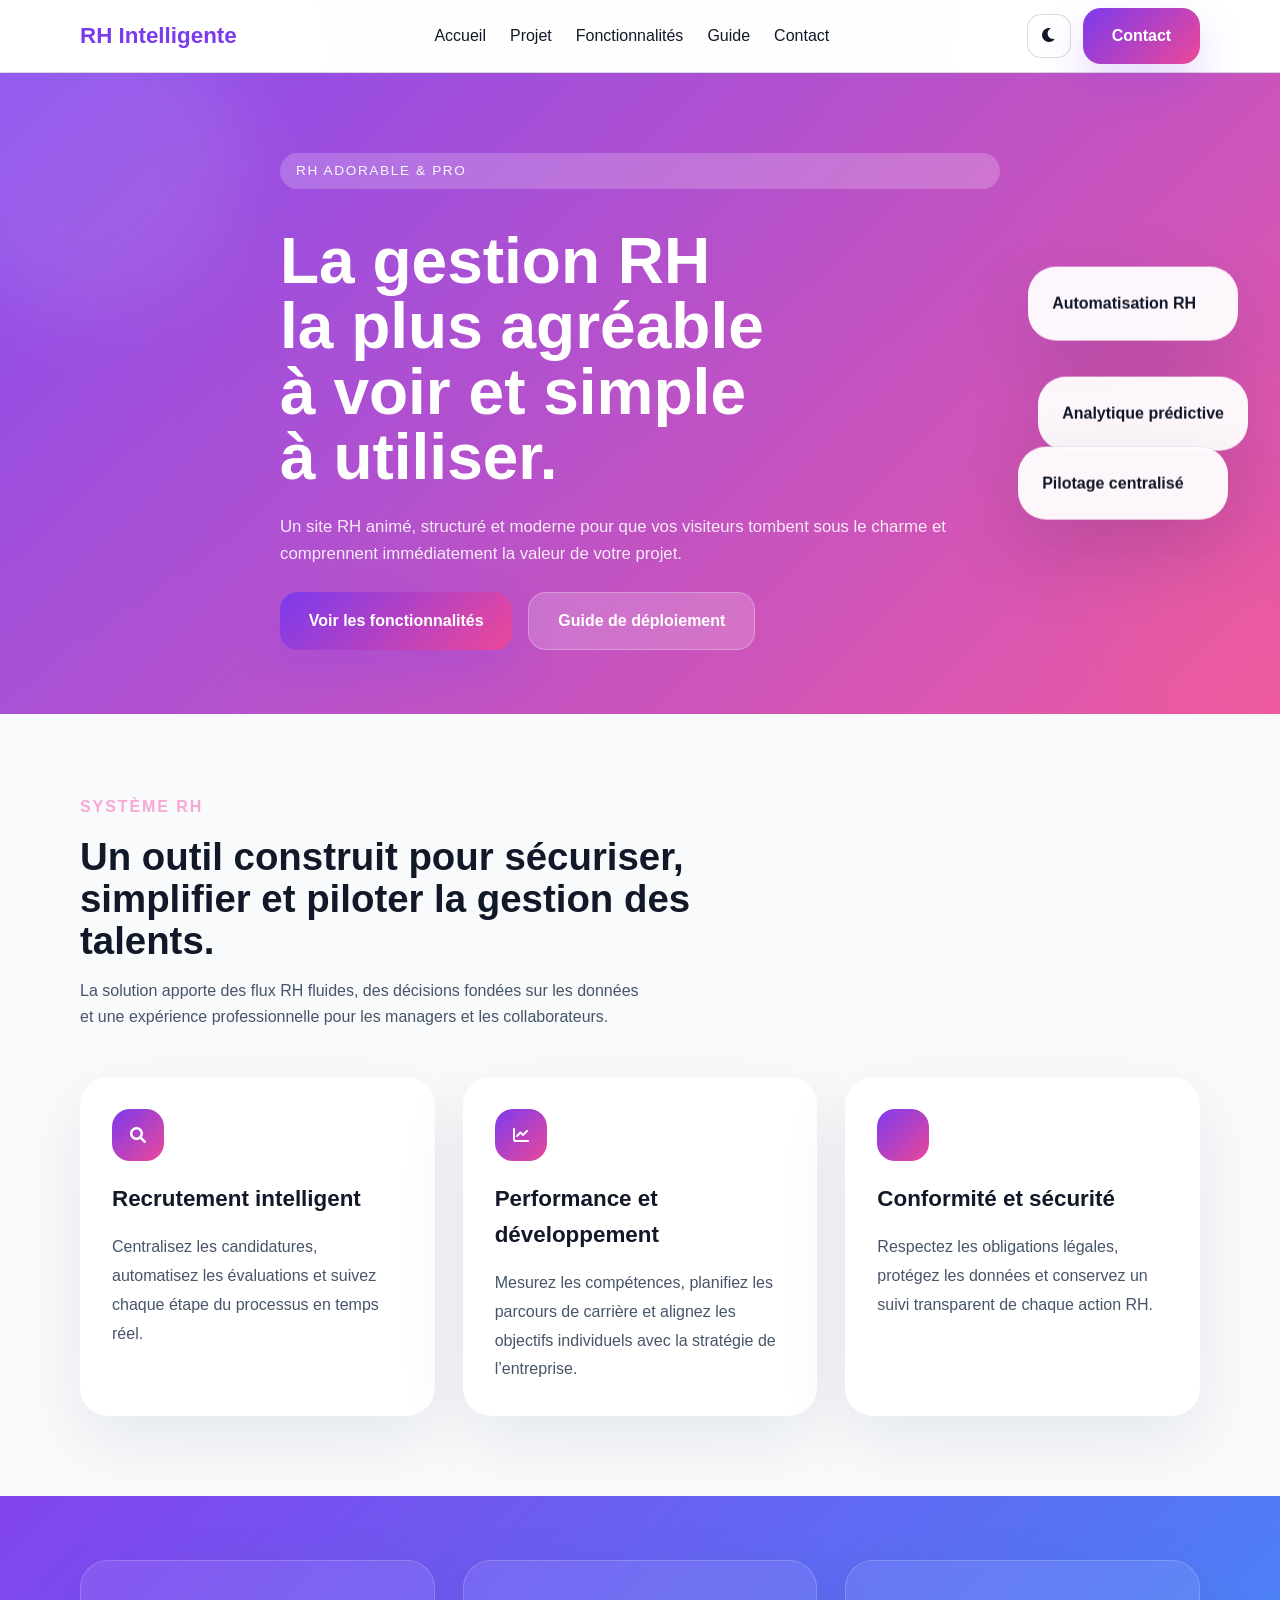
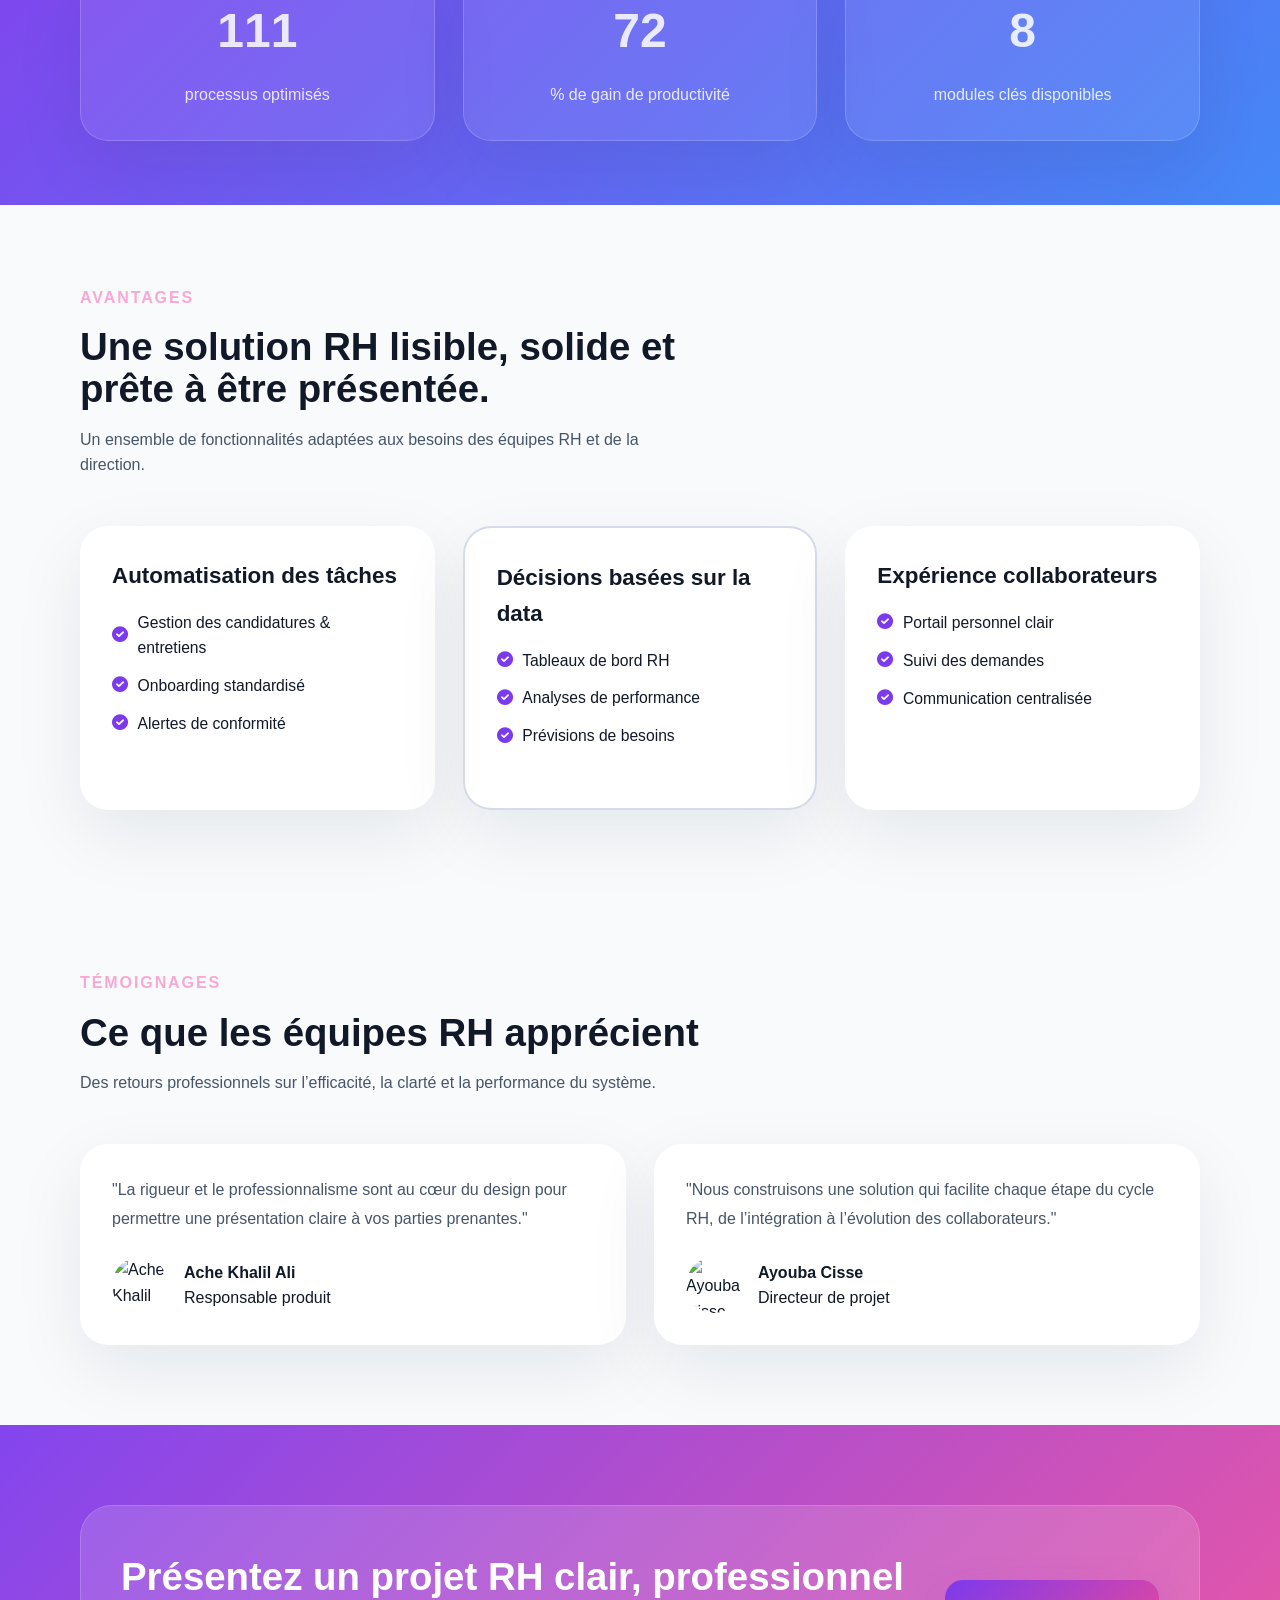
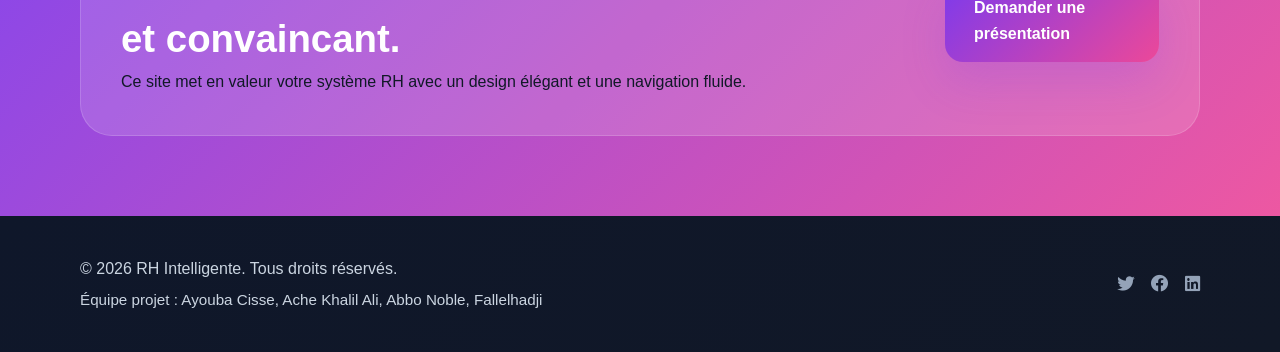
==== commit e3ce19d4: "Met à jour les témoignages page d’accueil avec Ache Khalil Ali et Ayouba Cisse" ====
--- a/site vitrine/index.html
+++ b/site vitrine/index.html
@@ -125,17 +125,17 @@
                 </div>
                 <div class="testimonial-grid">
                     <article class="testimonial-card">
-                        <p>"Ce système RH nous a permis de structurer nos recrutements et de gagner en transparence opérationnelle."</p>
+                        <p>"La rigueur et le professionnalisme sont au cœur du design pour permettre une présentation claire à vos parties prenantes."</p>
                         <div class="testimonial-author">
-                            <img src="c:\Users\hp pro\OneDrive\Images\baba.jpeg" alt="Responsable RH">
-                            <div><strong>Ayouba Cisse</strong><span>Responsable RH</span></div>
+                            <img src="images/ache-khalil-ali.jpeg" alt="Ache Khalil Ali">
+                            <div><strong>Ache Khalil Ali</strong><span>Responsable produit</span></div>
                         </div>
                     </article>
                     <article class="testimonial-card">
-                        <p>"L’interface est propre, les rapports sont clairs et les équipes se sentent plus engagées."</p>
+                        <p>"Nous construisons une solution qui facilite chaque étape du cycle RH, de l’intégration à l’évolution des collaborateurs."</p>
                         <div class="testimonial-author">
-                            <img src="c:\Users\hp pro\AppData\Local\Packages\5319275A.WhatsAppDesktop_cv1g1gvanyjgm\LocalState\sessions\845E36280D1684ACB33CD5A9C7DC312C6677D303\transfers\2026-17\WhatsApp Image 2026-04-25 at 20.41.28.jpeg" alt="Directrice des talents">
-                            <div><strong>Fallelhadj</strong><span>Directrice des talents</span></div>
+                            <img src="images/ayouba-cisse.jpeg" alt="Ayouba Cisse">
+                            <div><strong>Ayouba Cisse</strong><span>Directeur de projet</span></div>
                         </div>
                     </article>
                 </div>
